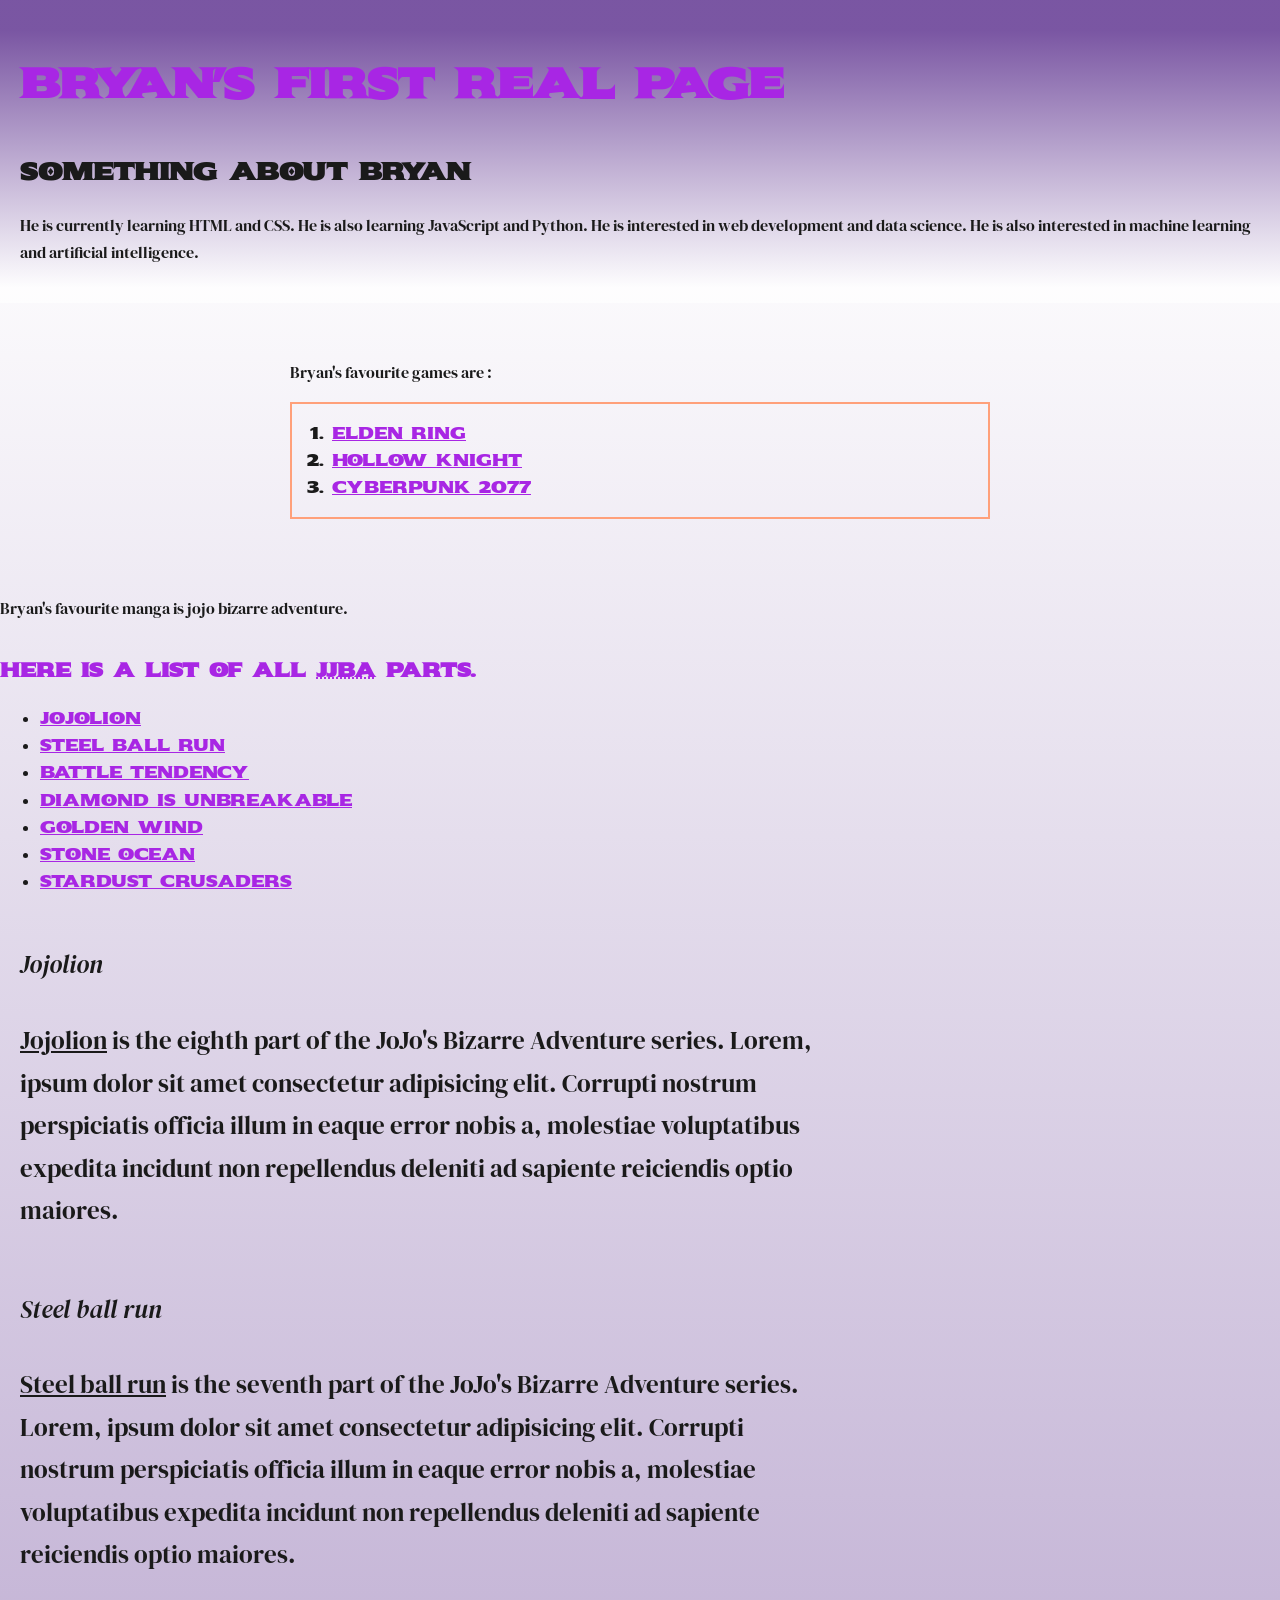
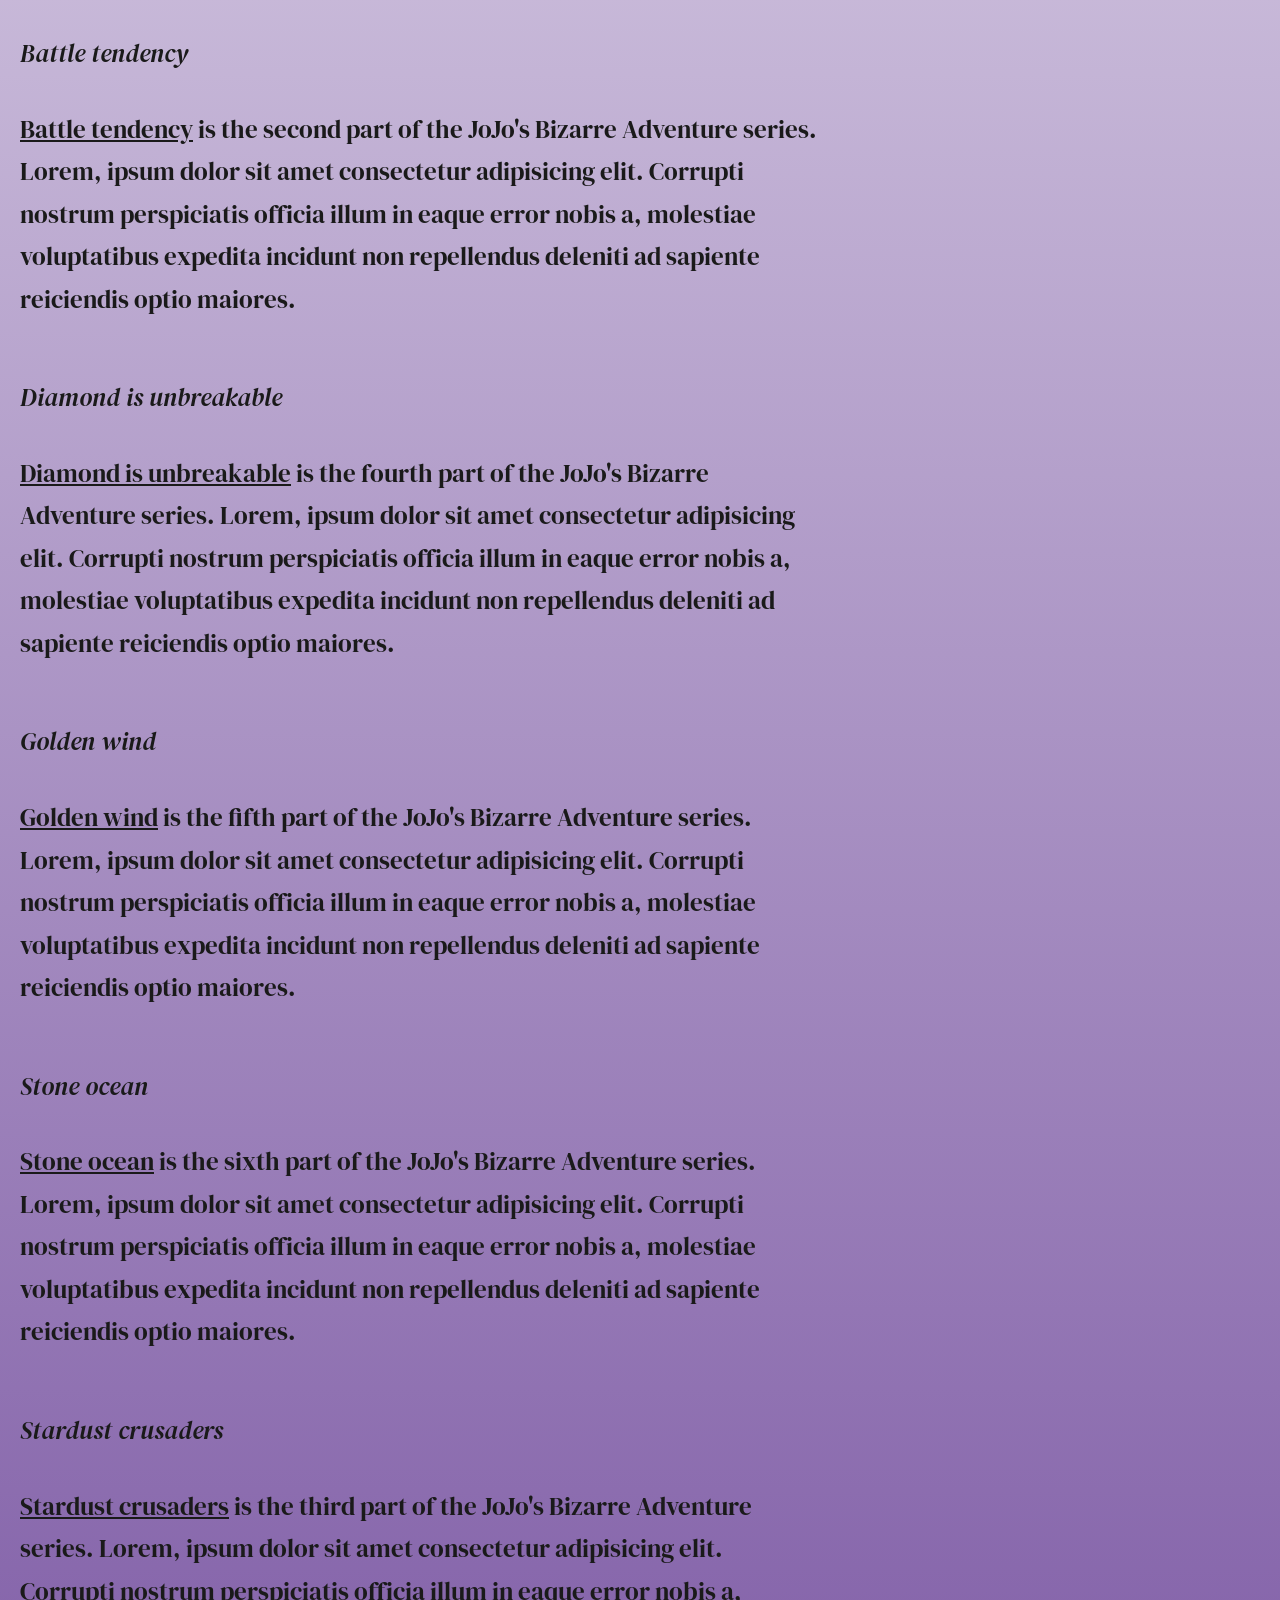
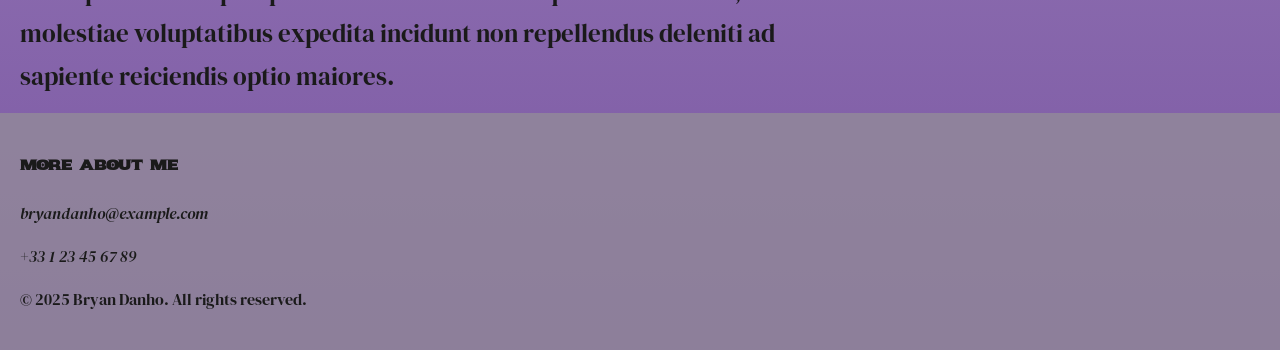
==== index.html @ 976f5215 "Changes in CSS and img deletd" ====
<!DOCTYPE html>
<html lang="eng">

<head>
    <meta charset="UTF-8">
    <title>Bryan's first real page</title>
    <link rel="preconnect" href="https://fonts.googleapis.com">
    <link rel="preconnect" href="https://fonts.gstatic.com" crossorigin>
    <link href="https://fonts.googleapis.com/css2?family=Sekuya&display=swap" rel="stylesheet">
    <link rel="preconnect" href="https://fonts.googleapis.com">
    <link rel="preconnect" href="https://fonts.gstatic.com" crossorigin>
    <link href="https://fonts.googleapis.com/css2?family=DM+Serif+Display:ital@0;1&display=swap" rel="stylesheet">
    <link rel="stylesheet" href="style.css">
</head>

<body>
    <header>
        <h1>Bryan's first real page </h1>
        <h2>Something about Bryan</h2>
        <p>He is currently learning HTML and CSS. He is also learning JavaScript and Python. He is interested in web
            development and data science. He is also interested in machine learning and artificial intelligence.
        </p>
    </header>
    <main>
        <p>Bryan's favourite games are :
        <div class="games">
            <ol>
                <li><a href="https://fr.wikipedia.org/wiki/Elden_Ring" target="_blank">Elden Ring</a>
                </li>
                <li><a href="https://fr.wikipedia.org/wiki/Hollow_Knight" target="_blank">Hollow Knight</a></li>
                <li><a href="https://fr.wikipedia.org/wiki/Cyberpunk_2077" target="_self">Cyberpunk 2077</a></li>
            </ol>
        </div>
        </p>
    </main>
    <p>Bryan's favourite manga is jojo bizarre adventure. </p>
    <h3>Here is a list of all <abbr title="JoJo's Bizarre Adventure">JJBA</abbr> parts.</h3>
    <div class="parts list">
        <ul>
            <li><a href="#prt.8">Jojolion</a></li>
            <li><a href="#prt.7">Steel ball run</a></li>
            <li><a href="#prt.2">Battle tendency</a></li>
            <li><a href="#prt.4">Diamond is unbreakable</a></li>
            <li><a href="#prt.5">Golden wind</a></li>
            <li><a href="#prt.6">Stone ocean</a></li>
            <li><a href="#prt.3">Stardust crusaders</a></li>
        </ul>
    </div>
    <div class="parts-container">
        <section id="prt.8">
            <h4 class="dm-serif-display-regular-italic">Jojolion</h4>
            <p><u>Jojolion</u> is the eighth part of the JoJo's Bizarre Adventure series. Lorem, ipsum dolor sit amet
                consectetur adipisicing elit. Corrupti nostrum perspiciatis officia illum in eaque error nobis a,
                molestiae voluptatibus expedita incidunt non repellendus deleniti ad sapiente reiciendis optio maiores.
            </p>
        </section>
        <section id="prt.7">
            <h4 class="dm-serif-display-regular-italic">Steel ball run</h4>
            <p><u>Steel ball run</u> is the seventh part of the JoJo's Bizarre Adventure series. Lorem, ipsum dolor sit
                amet consectetur adipisicing elit. Corrupti nostrum perspiciatis officia illum in eaque error nobis a,
                molestiae voluptatibus expedita incidunt non repellendus deleniti ad sapiente reiciendis optio maiores.
            </p>
        </section>
        <section id="prt.2">
            <h4 class="dm-serif-display-regular-italic">Battle tendency</h4>
            <p><u>Battle tendency</u> is the second part of the JoJo's Bizarre Adventure series. Lorem, ipsum dolor sit
                amet consectetur adipisicing elit. Corrupti nostrum perspiciatis officia illum in eaque error nobis a,
                molestiae voluptatibus expedita incidunt non repellendus deleniti ad sapiente reiciendis optio maiores.
            </p>
        </section>
        <section id="prt.4">
            <h4 class="dm-serif-display-regular-italic">Diamond is unbreakable</h4>
            <p><u>Diamond is unbreakable</u> is the fourth part of the JoJo's Bizarre Adventure series. Lorem, ipsum
                dolor sit
                amet consectetur adipisicing elit. Corrupti nostrum perspiciatis officia illum in eaque error nobis a,
                molestiae voluptatibus expedita incidunt non repellendus deleniti ad sapiente reiciendis optio maiores.
            </p>
        </section>
        <section id="prt.5">
            <h4 class="dm-serif-display-regular-italic">Golden wind</h4>
            <p><u>Golden wind</u> is the fifth part of the JoJo's Bizarre Adventure series. Lorem, ipsum dolor sit
                amet consectetur adipisicing elit. Corrupti nostrum perspiciatis officia illum in eaque error nobis a,
                molestiae voluptatibus expedita incidunt non repellendus deleniti ad sapiente reiciendis optio maiores.
            </p>
        </section>
        <section id="prt.6">
            <h4 class="dm-serif-display-regular-italic">Stone ocean</h4>
            <p><u>Stone ocean</u> is the sixth part of the JoJo's Bizarre Adventure series. Lorem, ipsum dolor sit
                amet consectetur adipisicing elit. Corrupti nostrum perspiciatis officia illum in eaque error nobis a,
                molestiae voluptatibus expedita incidunt non repellendus deleniti ad sapiente reiciendis optio maiores.
            </p>
        </section>
        <section id="prt.3">
            <h4 class="dm-serif-display-regular-italic">Stardust crusaders</h4>
            <p><u>Stardust crusaders</u> is the third part of the JoJo's Bizarre Adventure series. Lorem, ipsum dolor
                sit
                amet consectetur adipisicing elit. Corrupti nostrum perspiciatis officia illum in eaque error nobis a,
                molestiae voluptatibus expedita incidunt non repellendus deleniti ad sapiente reiciendis optio maiores.
            </p>
        </section>
    </div>
    <footer>
        <h5>More about me</h5>
        <address href="mailto:bryandanho@example.com">
            <p>bryandanho@example.com</p>
        </address>
        <address href="tel:+33123456789">
            <p>+33 1 23 45 67 89</p>
        </address>
        <p>© 2025 Bryan Danho. All rights reserved.</p>
    </footer>
</body>
---- style.css ----
:root {
  --bg: #f5f0e8;
  --text: #1a1a1a;
  --accent: #a826e4;
}

body {
  background: linear-gradient(180deg, #ffffff 5%, #3e0a79b0 100%);
  color: var(--text);
  font-family: "Sekuya", sans-sherif;
  font-size: 16px;
  line-height: 1.7;
  margin: 0;
  padding: 0;
}

header {
  padding: 20px;
  background: linear-gradient(180deg, #3e0a79b0 10%, #ffffffb0 95%);
}

main {
  max-width: 700px;
  margin: 0 auto;
  padding: 40px 20px;
}

h1 {
  color: var(--accent);
  font-size: 42px;
}

h2,
h4 {
  margin-top: 32px;
}

h3 {
  margin-top: 32px;
  color: var(--accent);
}

p {
  margin-bottom: 16px;
  text-transform: none;
  font-family: "DM Serif Display", serif;
}

a {
  color: var(--accent);
}

.parts-container {
  display: flex;
  flex-direction: column;
  gap: 8px;
  font-family: "DM Serif Display", serif;
  font-size: 25px;
  max-width: 800px;
  padding: 0 20px;
}

.parts.list {
  list-style: none;
  padding: 0;
  margin: 0;
  text-align: left;
  height: auto;

}

.games {
  padding-right: 20px;
  border: 2px solid rgba(255, 160, 122, 1);
  margin-bottom: 20px;

  & a:hover {
    color: #190d79b0;
  }
}

.dm-serif-display-regular-italic {
  font-family: "DM Serif Display", serif;
  font-weight: 400;
  font-style: italic;
}

footer {
  padding: 20px;
  background: #959297b0;
}

* {
  scroll-behavior: smooth;
}
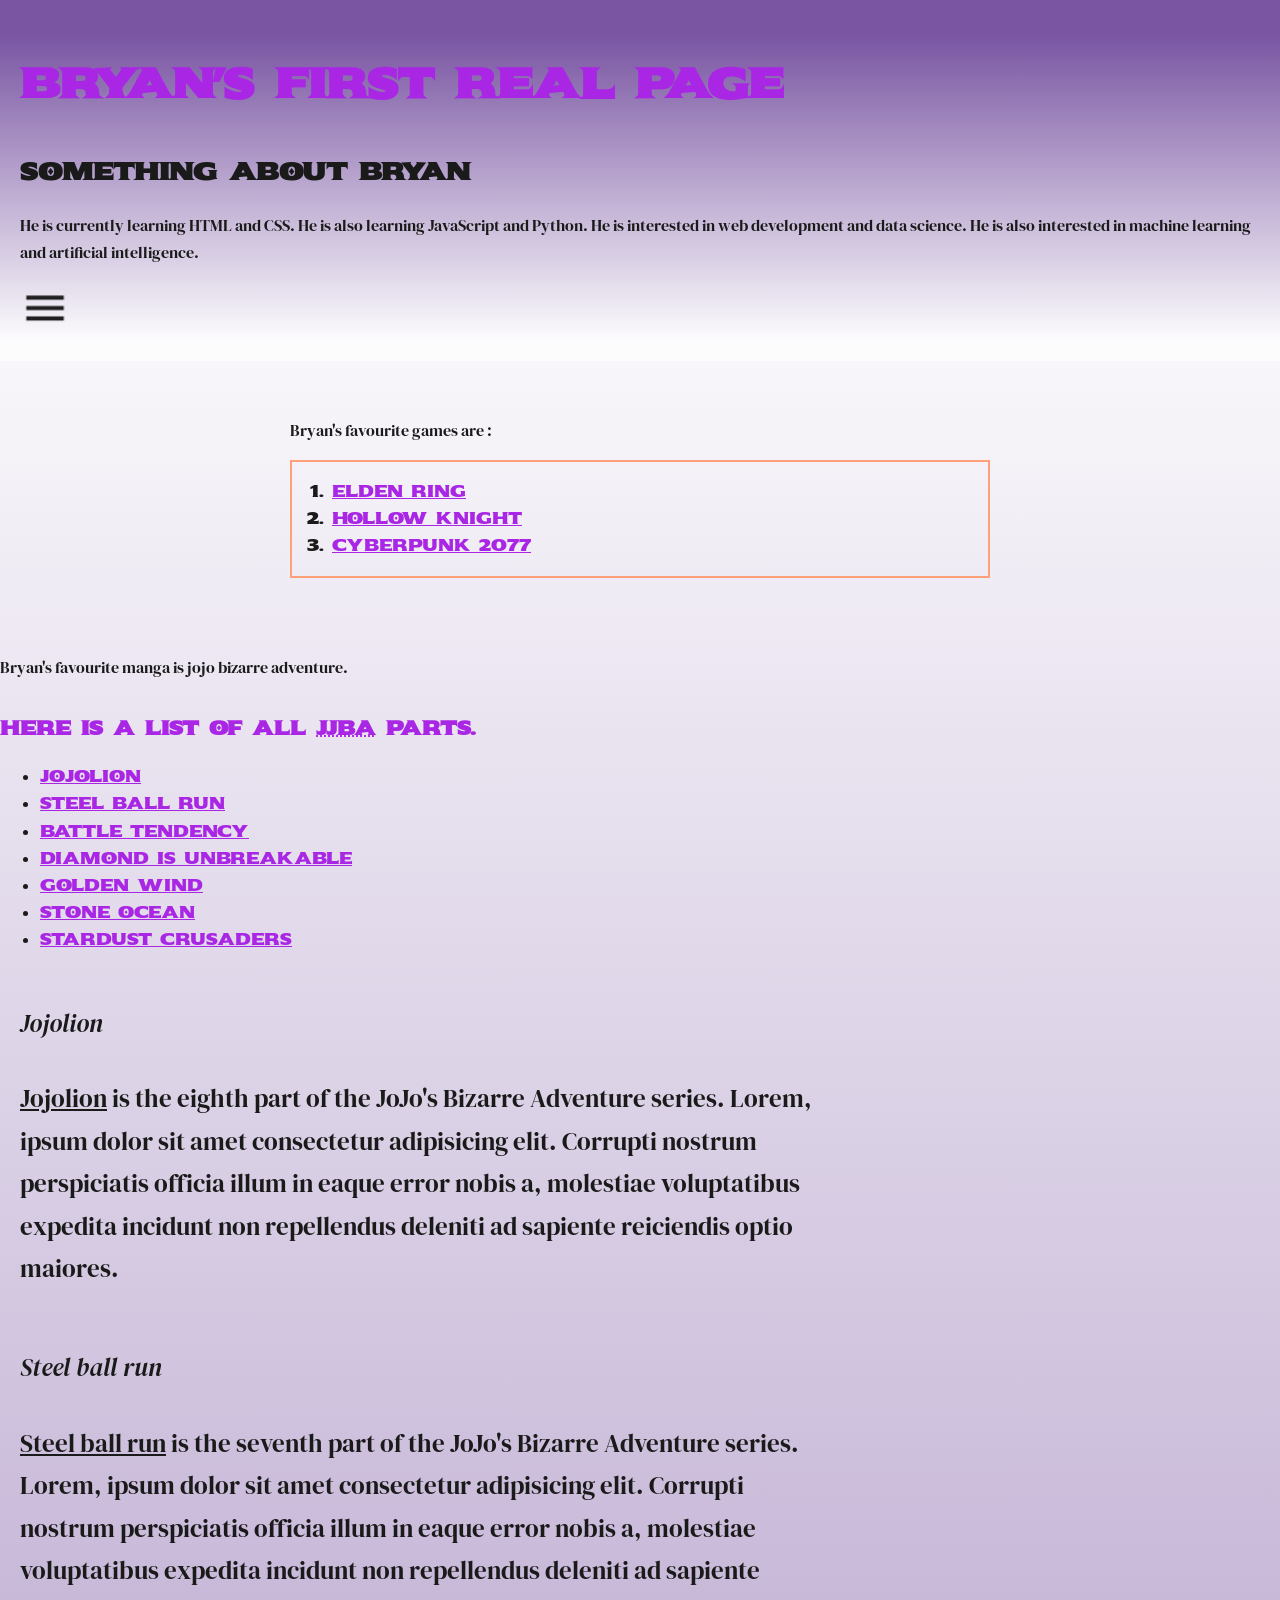
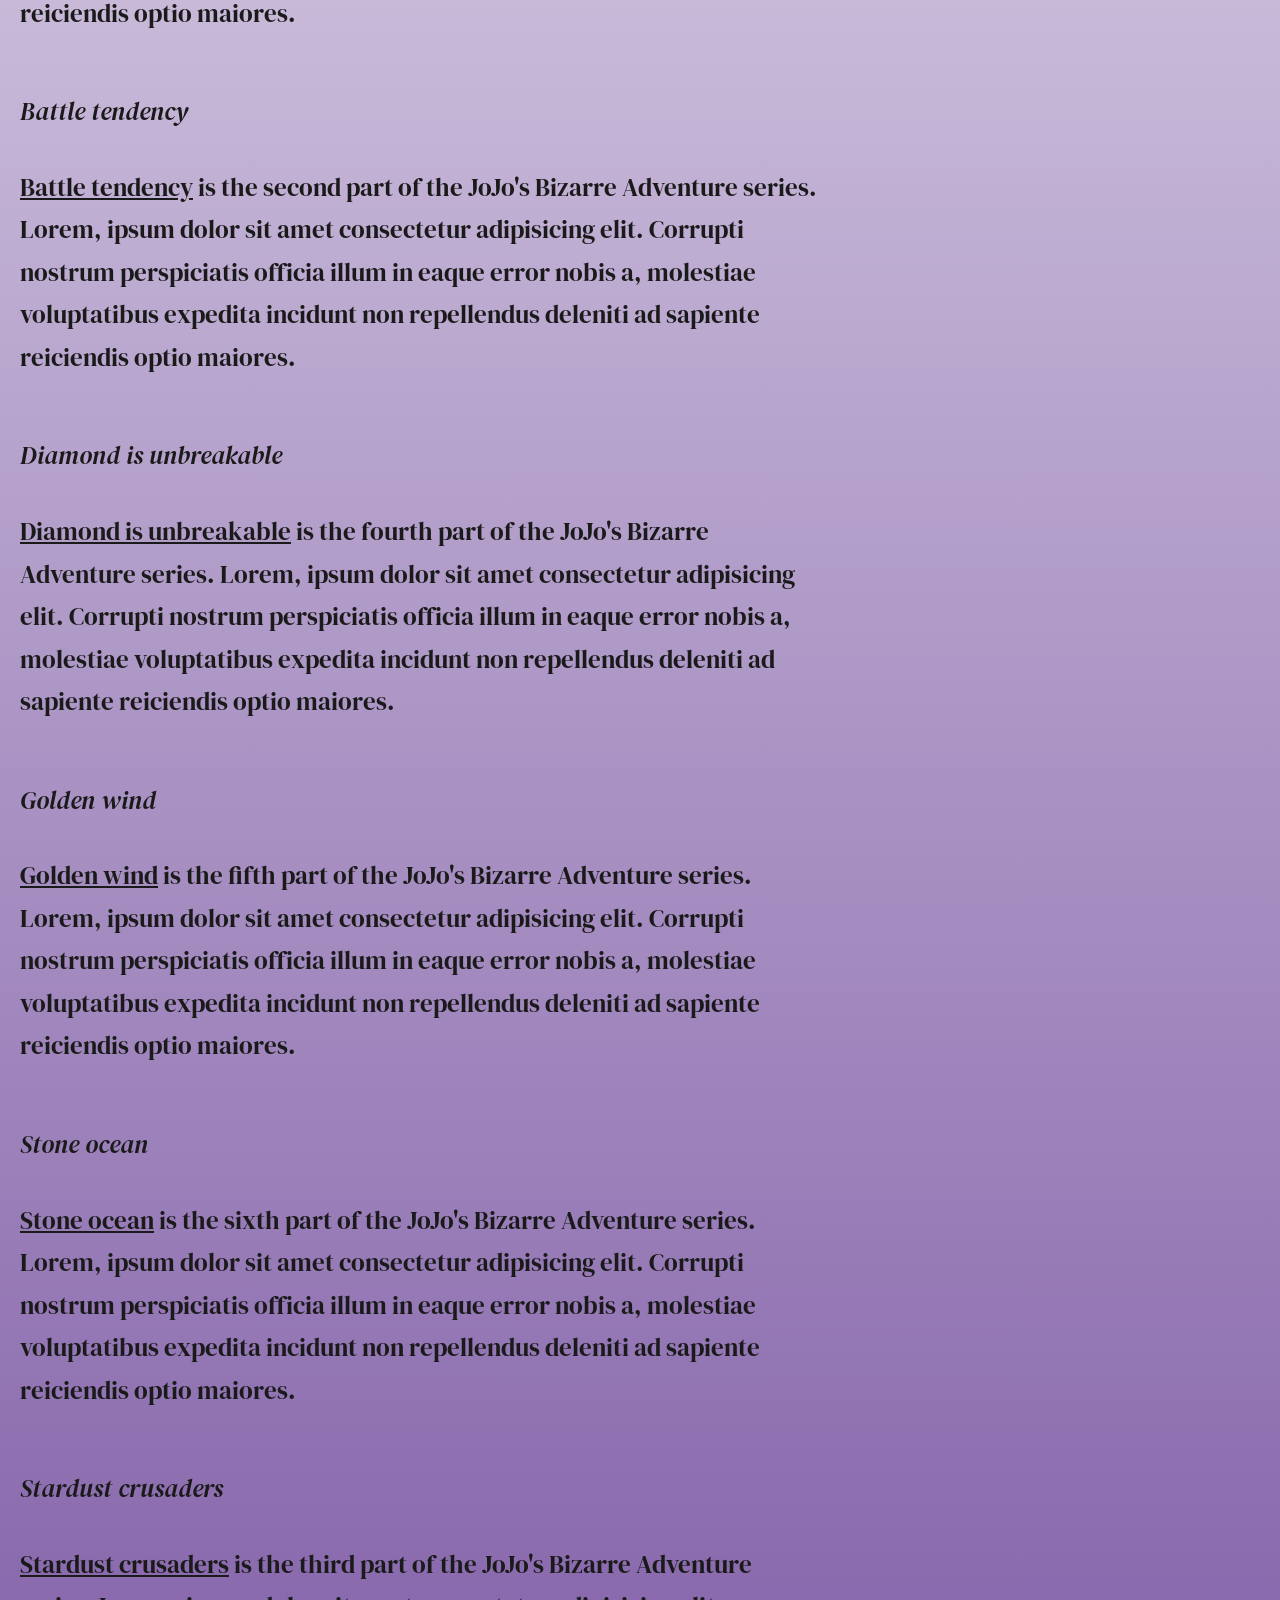
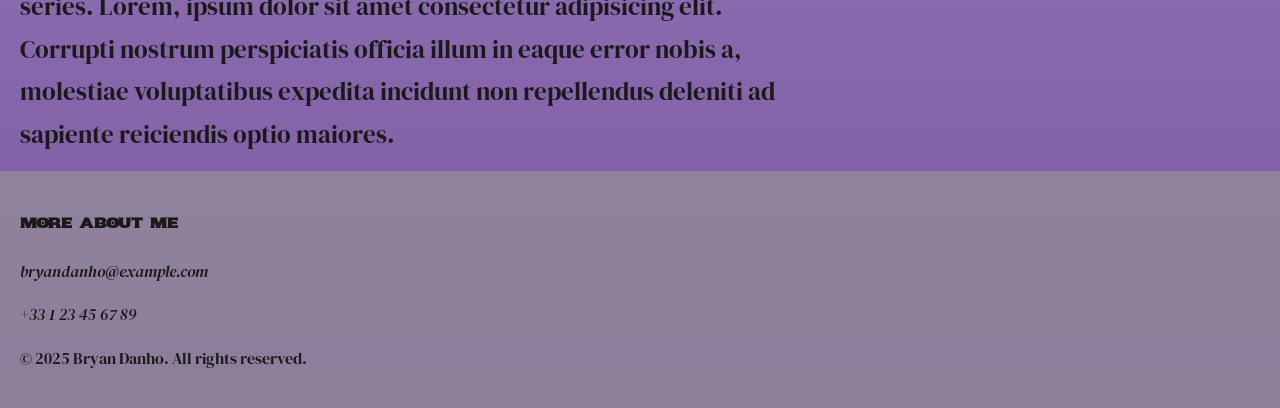
==== commit a6a50a6e: "Just add a menu icon" ====
--- a/index.html
+++ b/index.html
@@ -20,6 +20,7 @@
         <p>He is currently learning HTML and CSS. He is also learning JavaScript and Python. He is interested in web
             development and data science. He is also interested in machine learning and artificial intelligence.
         </p>
+        <img src="menu_icon.png" alt="A menu icon" class="menu-icon">
     </header>
     <main>
         <p>Bryan's favourite games are :
--- a/style.css
+++ b/style.css
@@ -92,4 +92,9 @@
 
 * {
   scroll-behavior: smooth;
+}
+
+.menu-icon {
+  width: 50px;
+  height: 50px;
 }
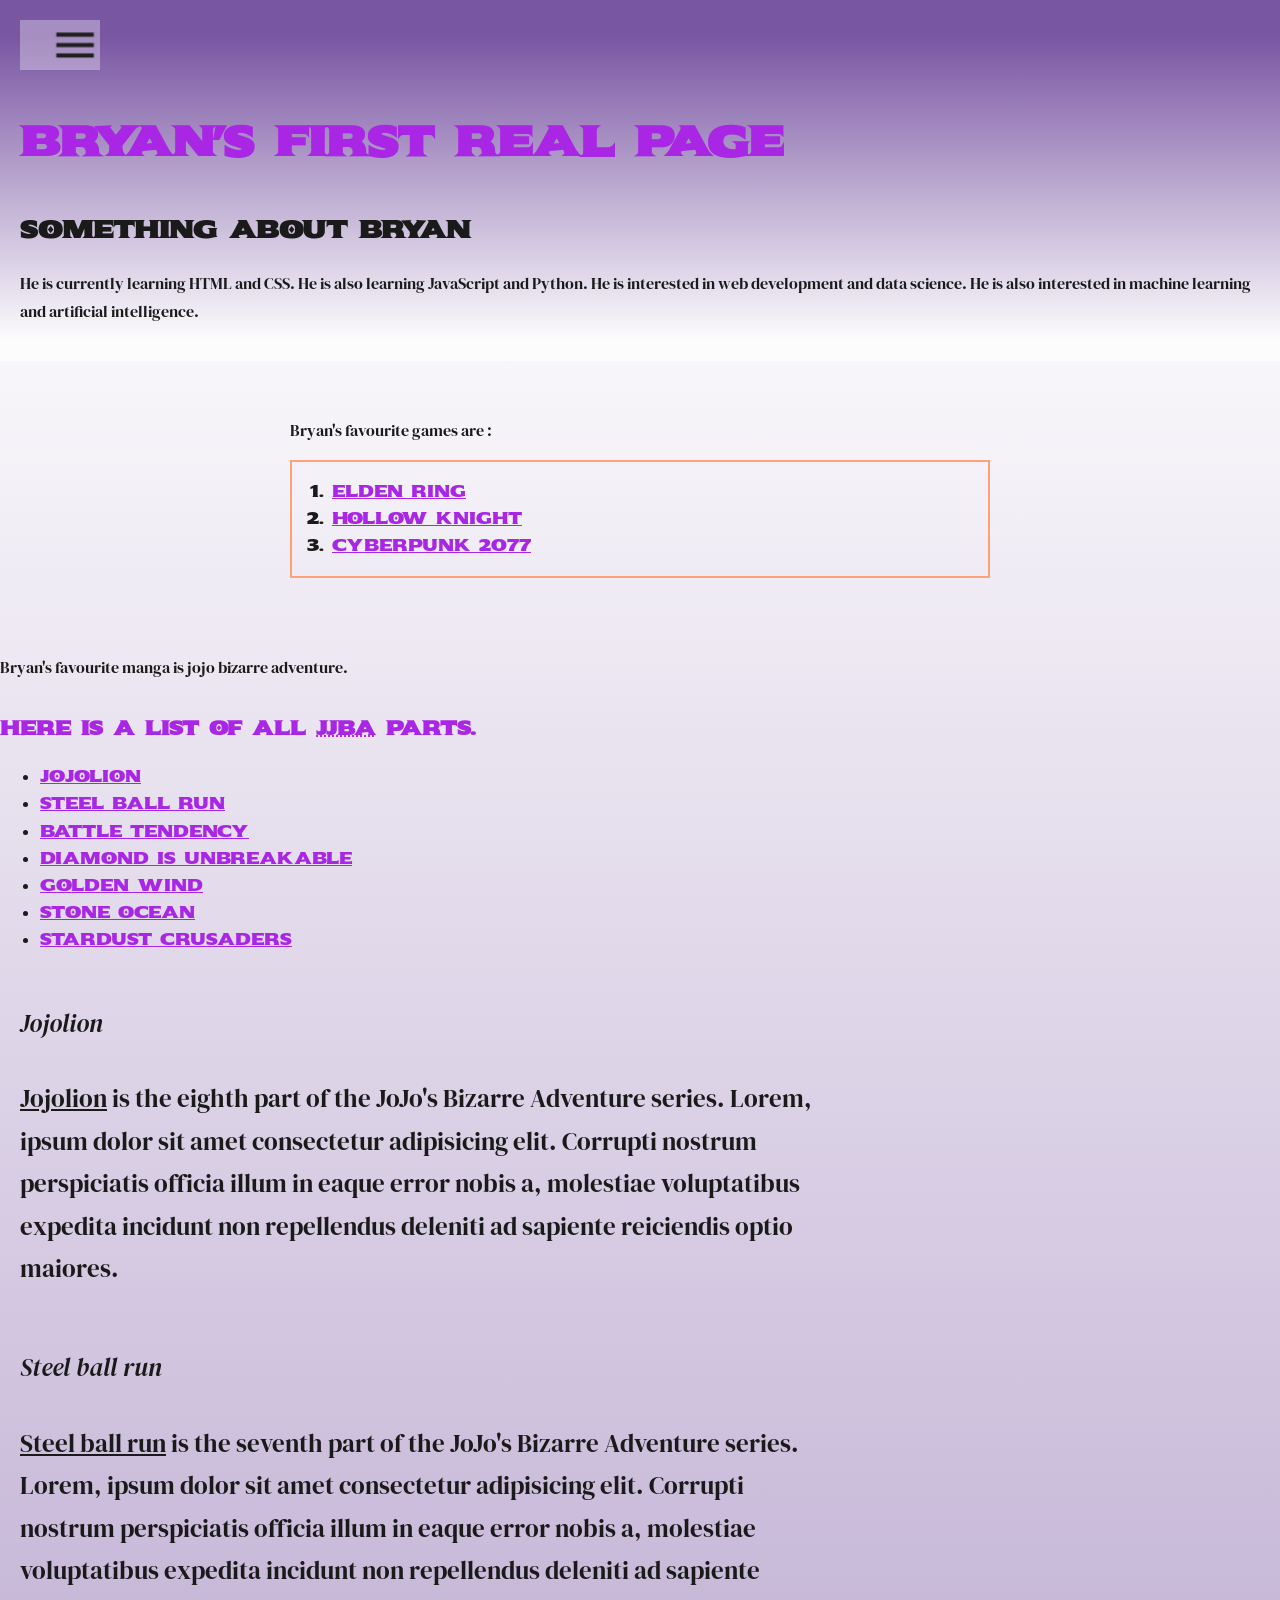
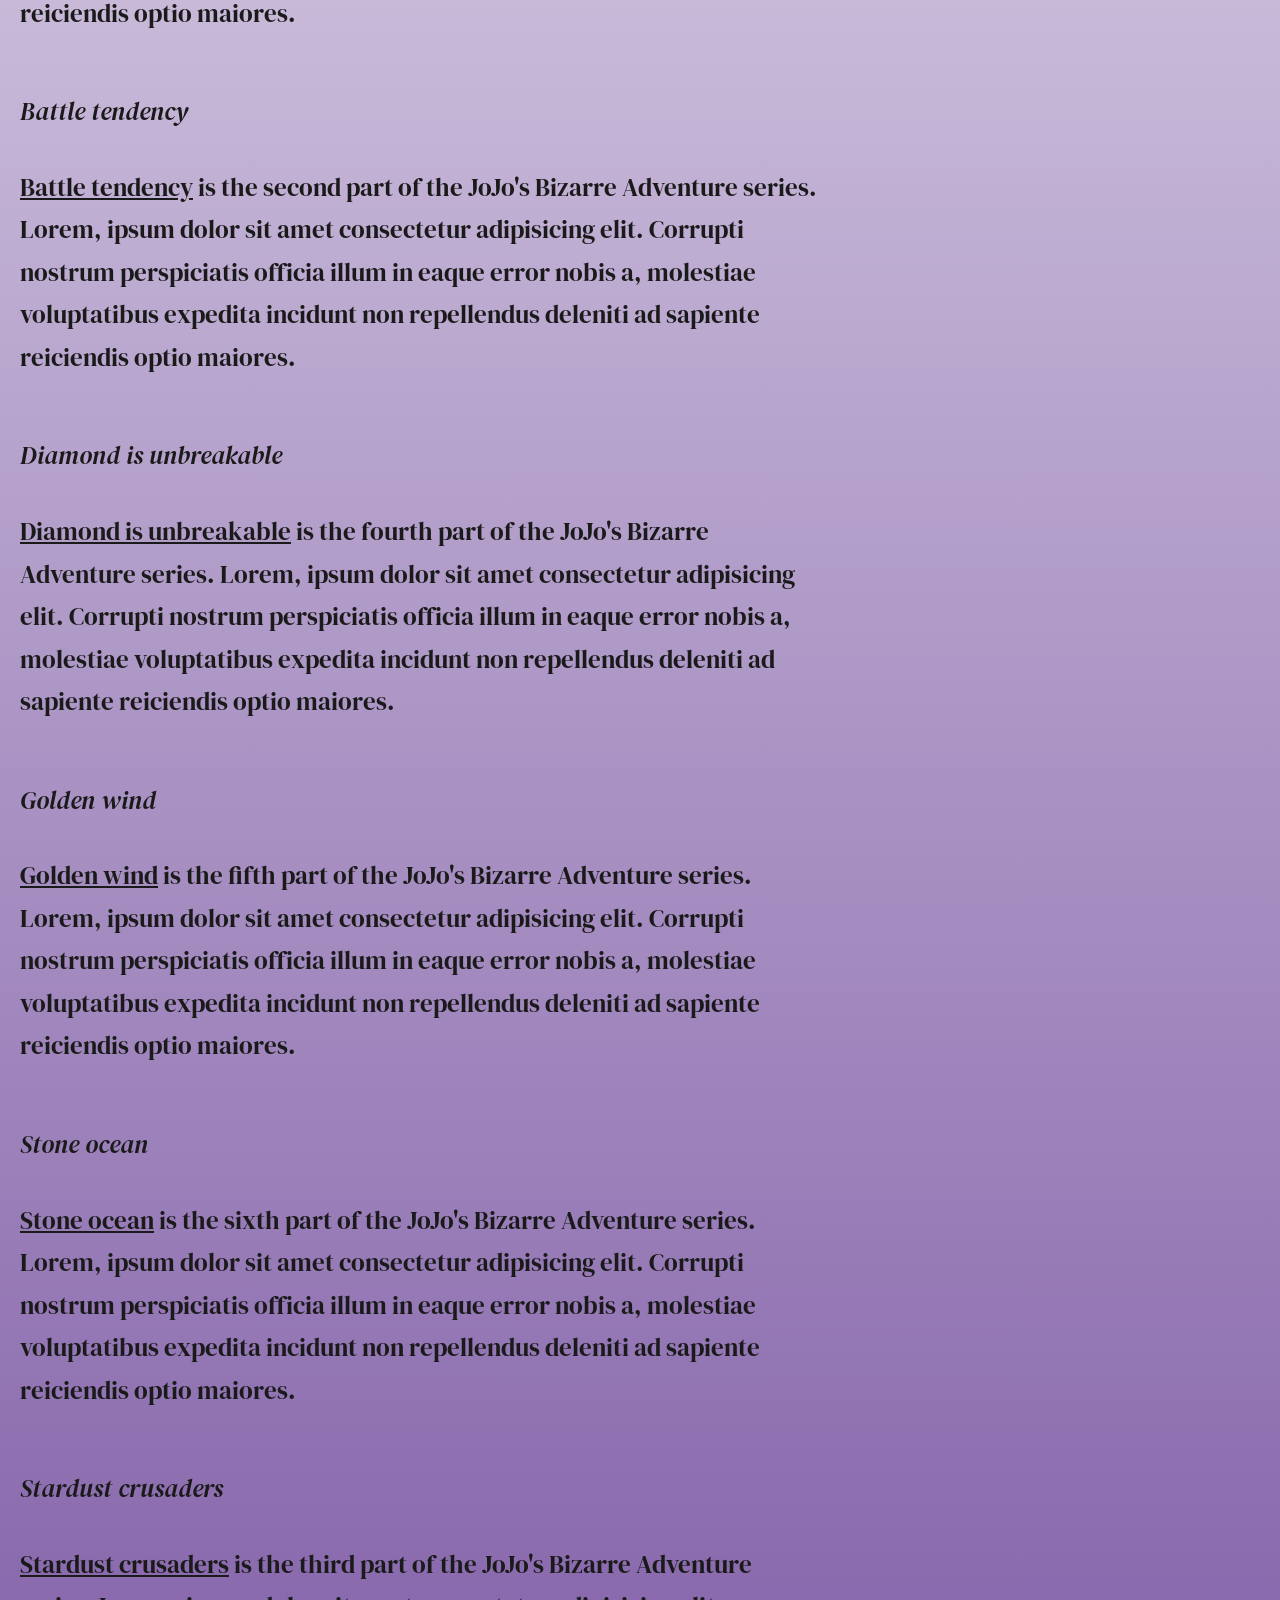
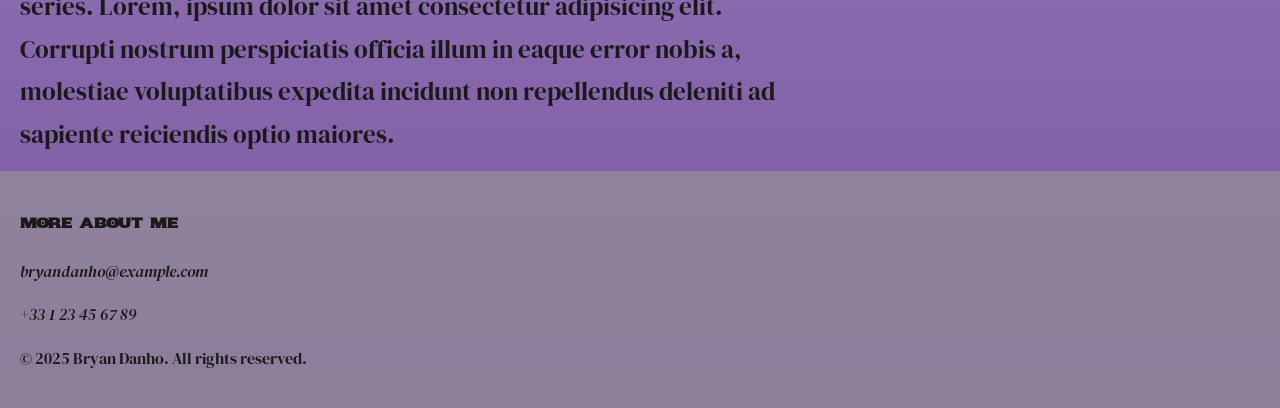
==== commit 6efa6c82: "Icon update" ====
--- a/index.html
+++ b/index.html
@@ -15,12 +15,13 @@
 
 <body>
     <header>
+        <img src="menu_icon.png" alt="A menu icon" class="menu-icon">
+
         <h1>Bryan's first real page </h1>
         <h2>Something about Bryan</h2>
         <p>He is currently learning HTML and CSS. He is also learning JavaScript and Python. He is interested in web
             development and data science. He is also interested in machine learning and artificial intelligence.
         </p>
-        <img src="menu_icon.png" alt="A menu icon" class="menu-icon">
     </header>
     <main>
         <p>Bryan's favourite games are :
--- a/style.css
+++ b/style.css
@@ -97,4 +97,7 @@
 .menu-icon {
   width: 50px;
   height: 50px;
+  color: #ffffff00;
+  background-color: #ffffff54;
+  padding-left: 30px;
 }
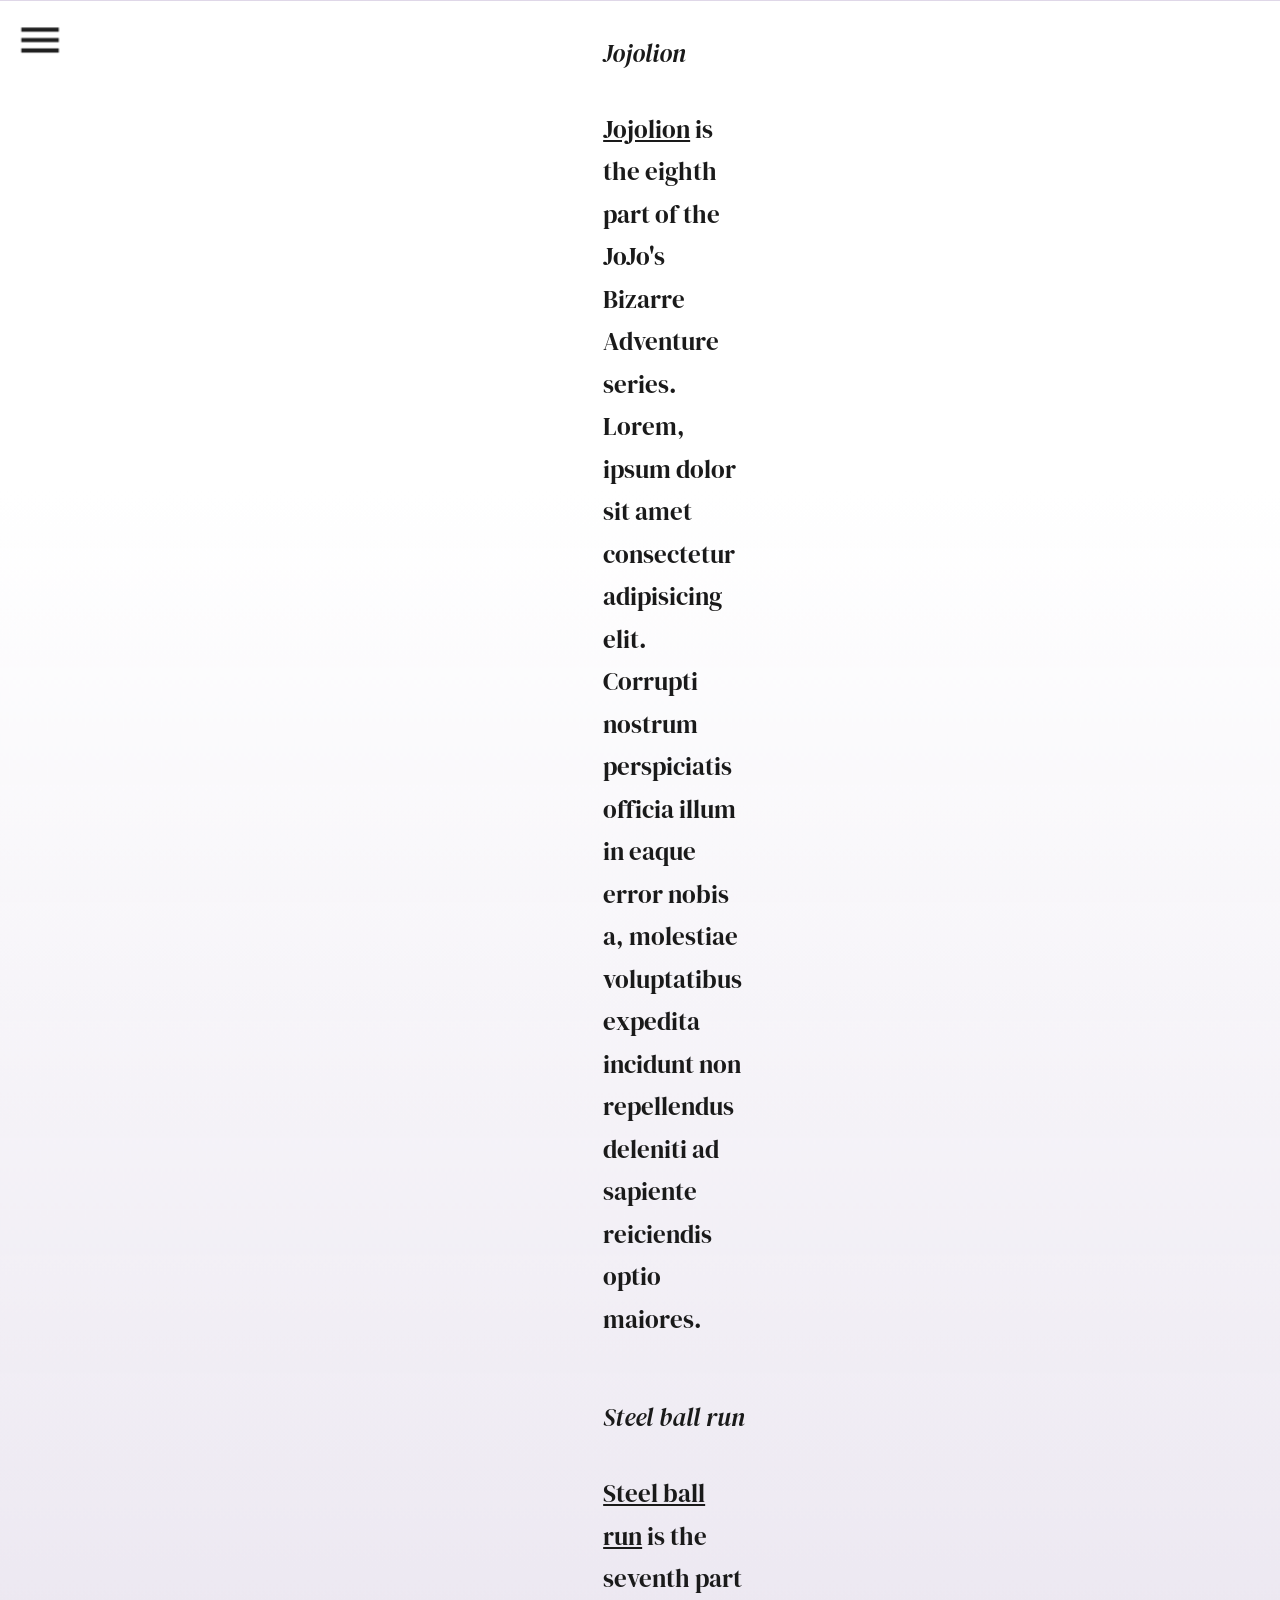
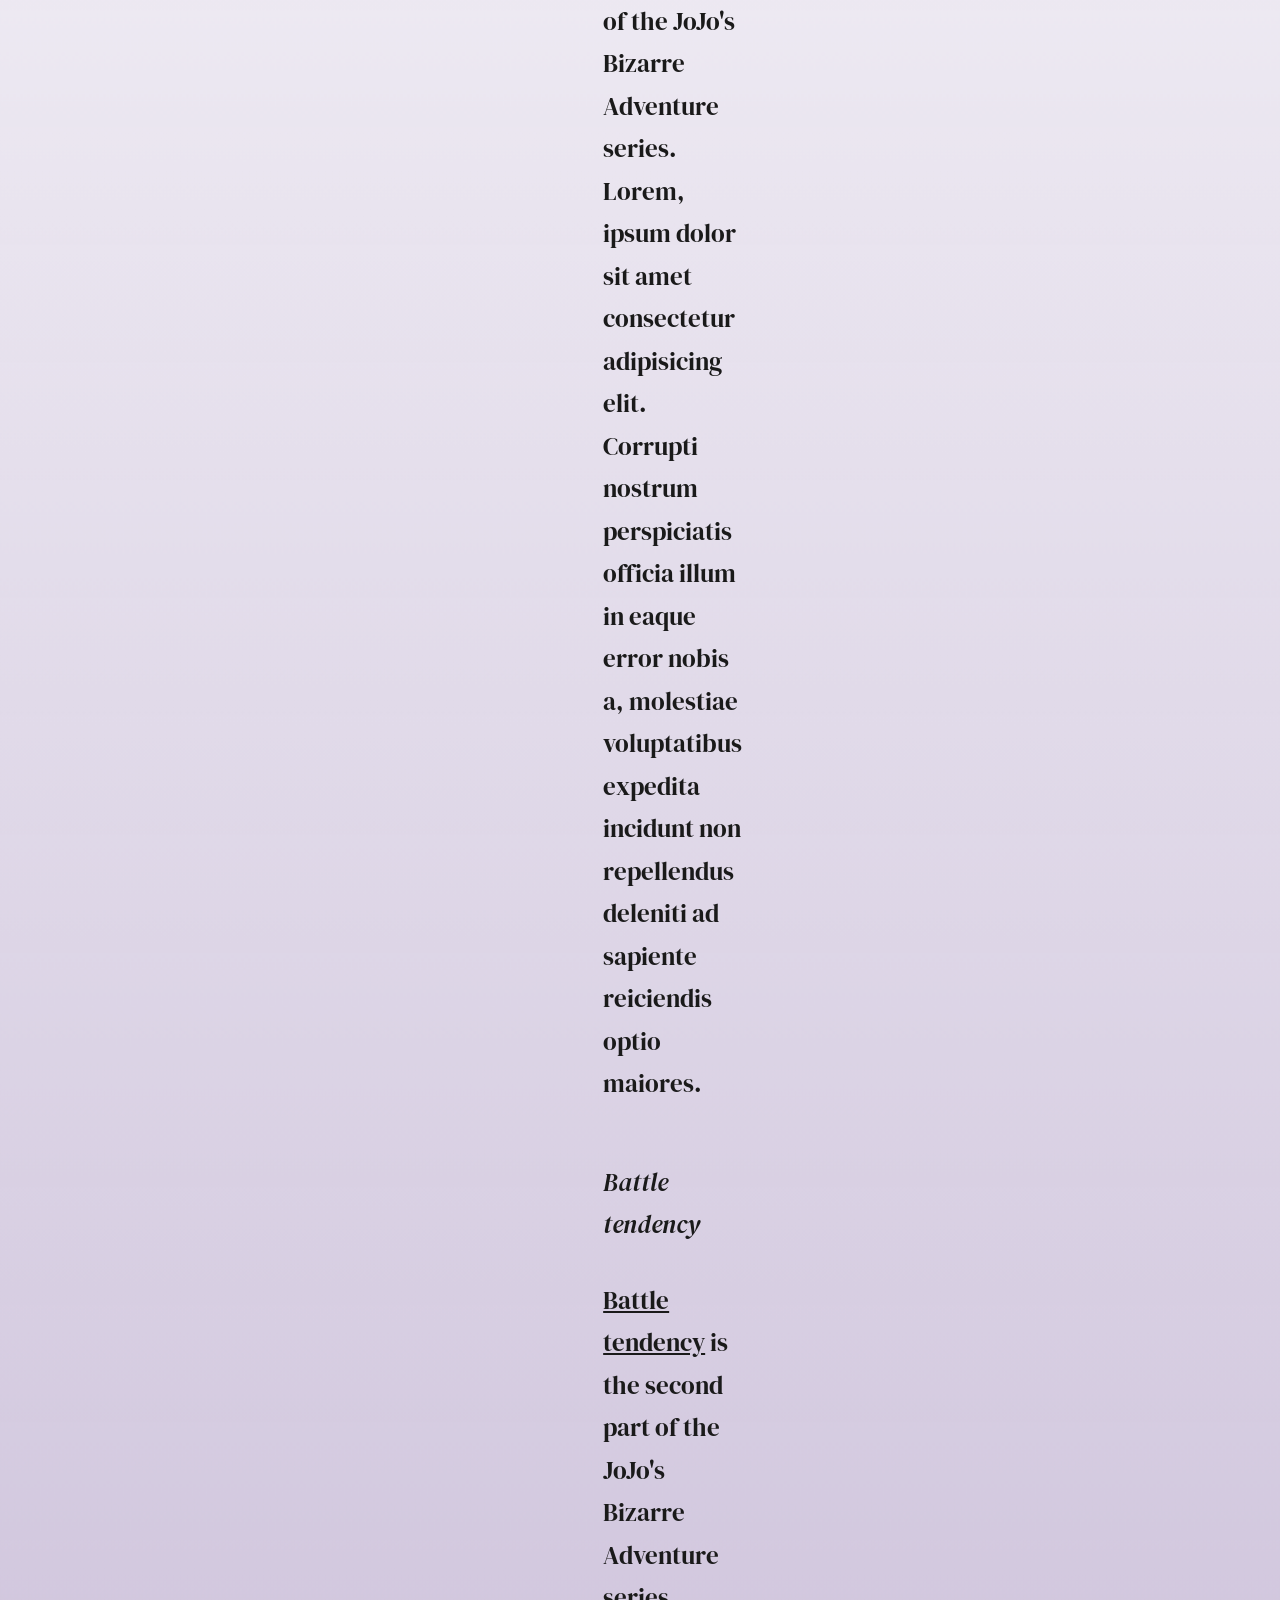
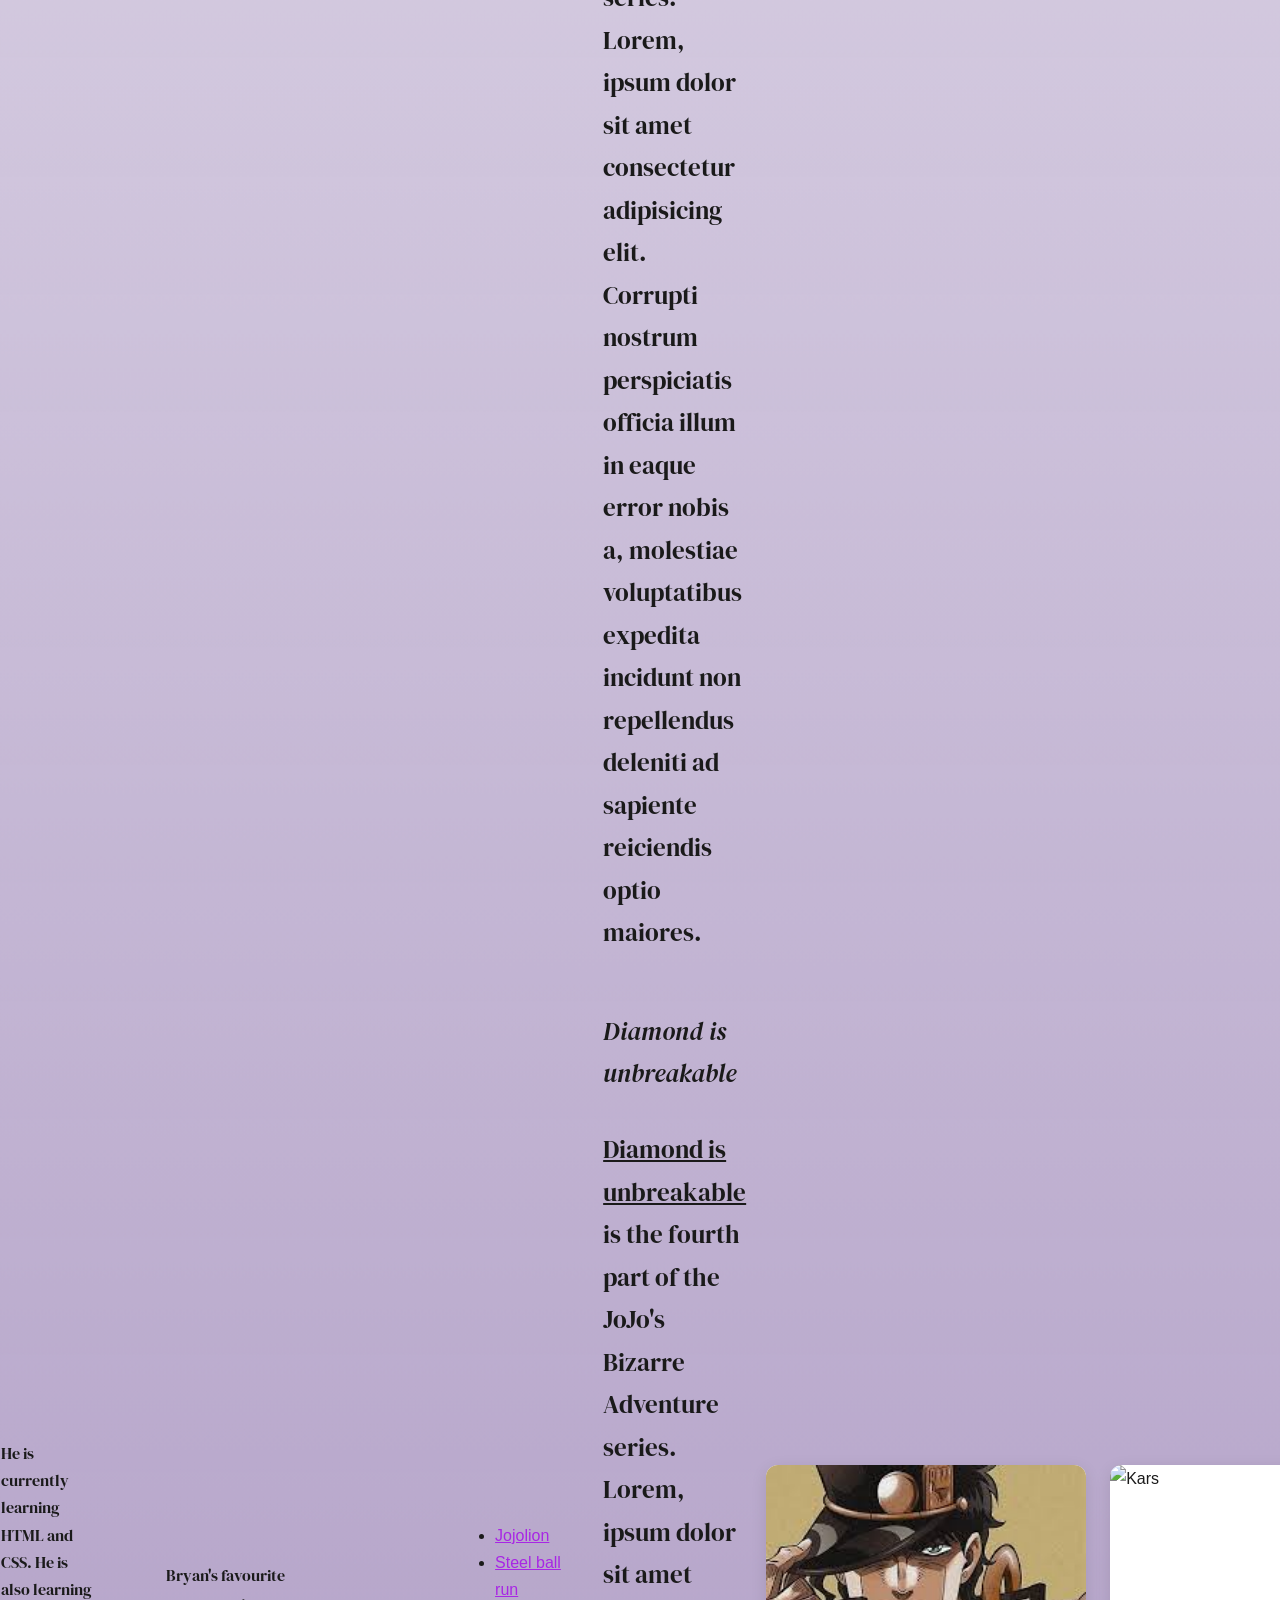
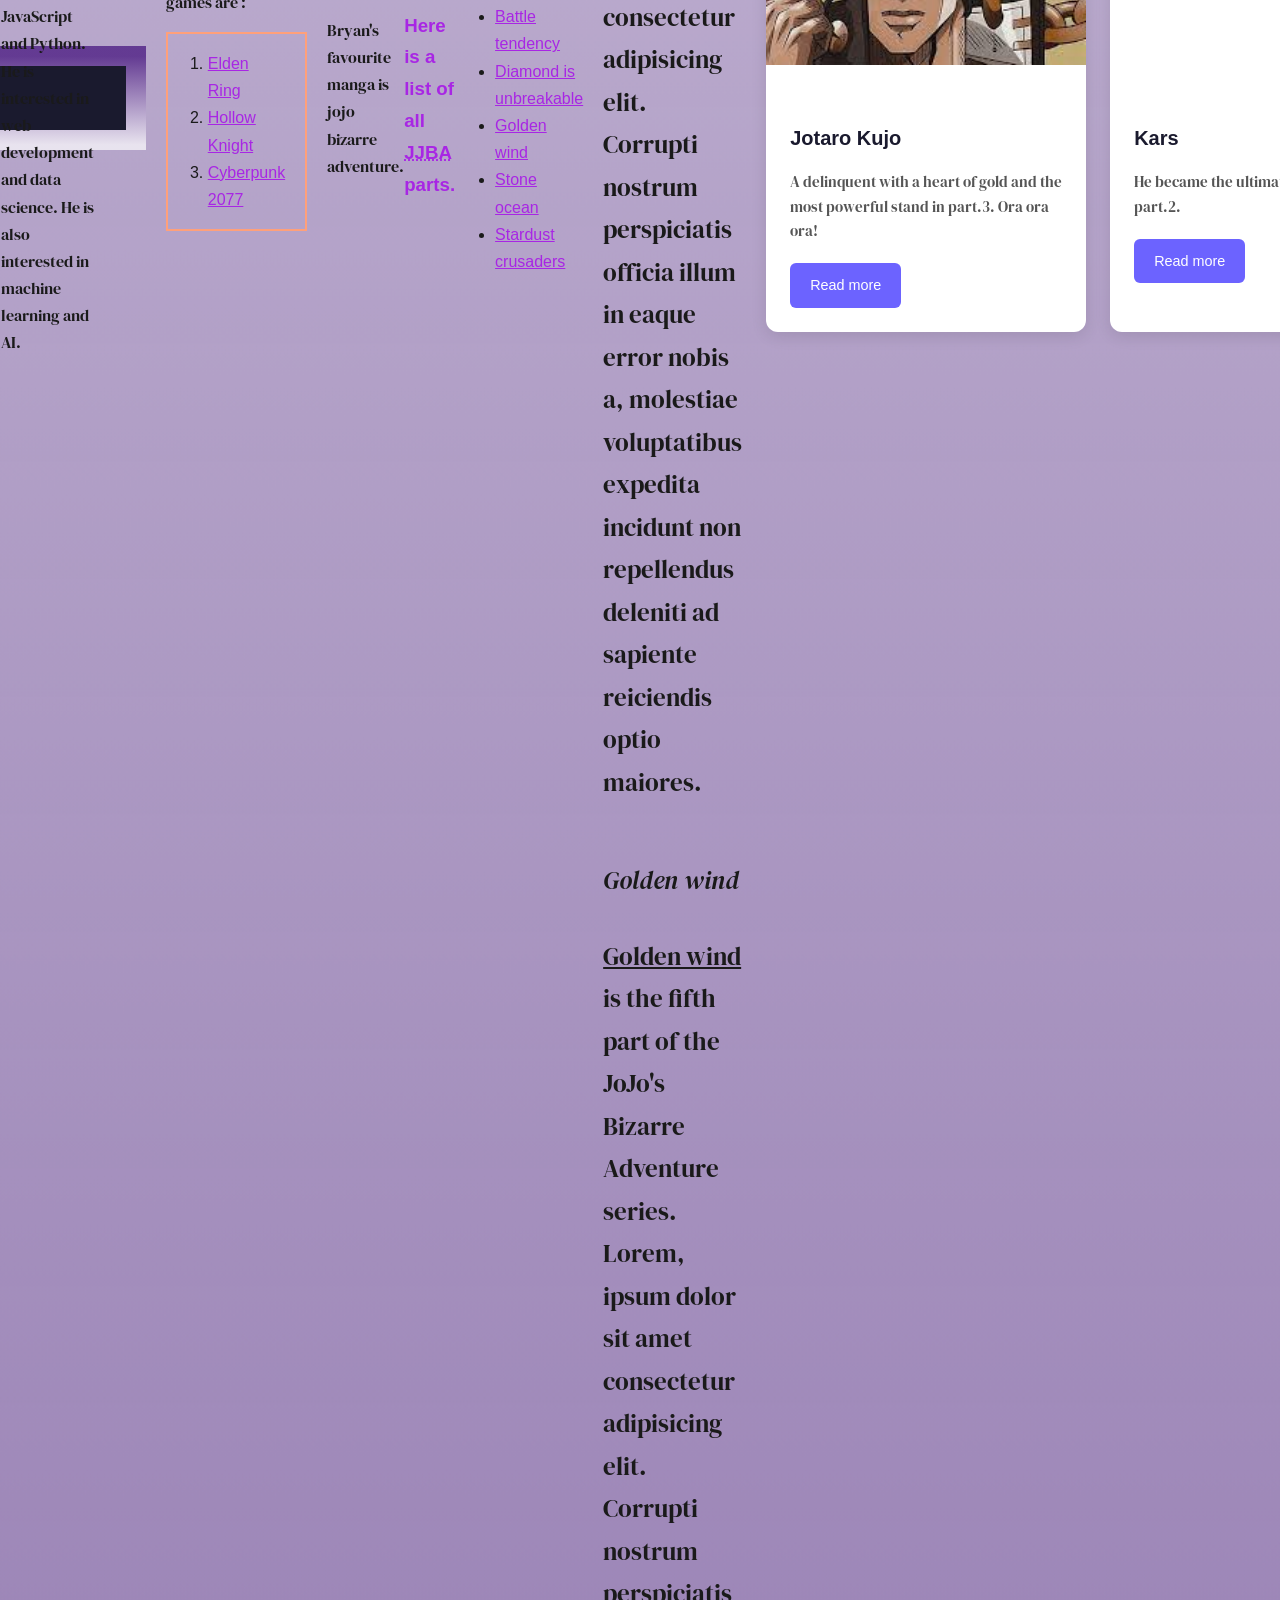
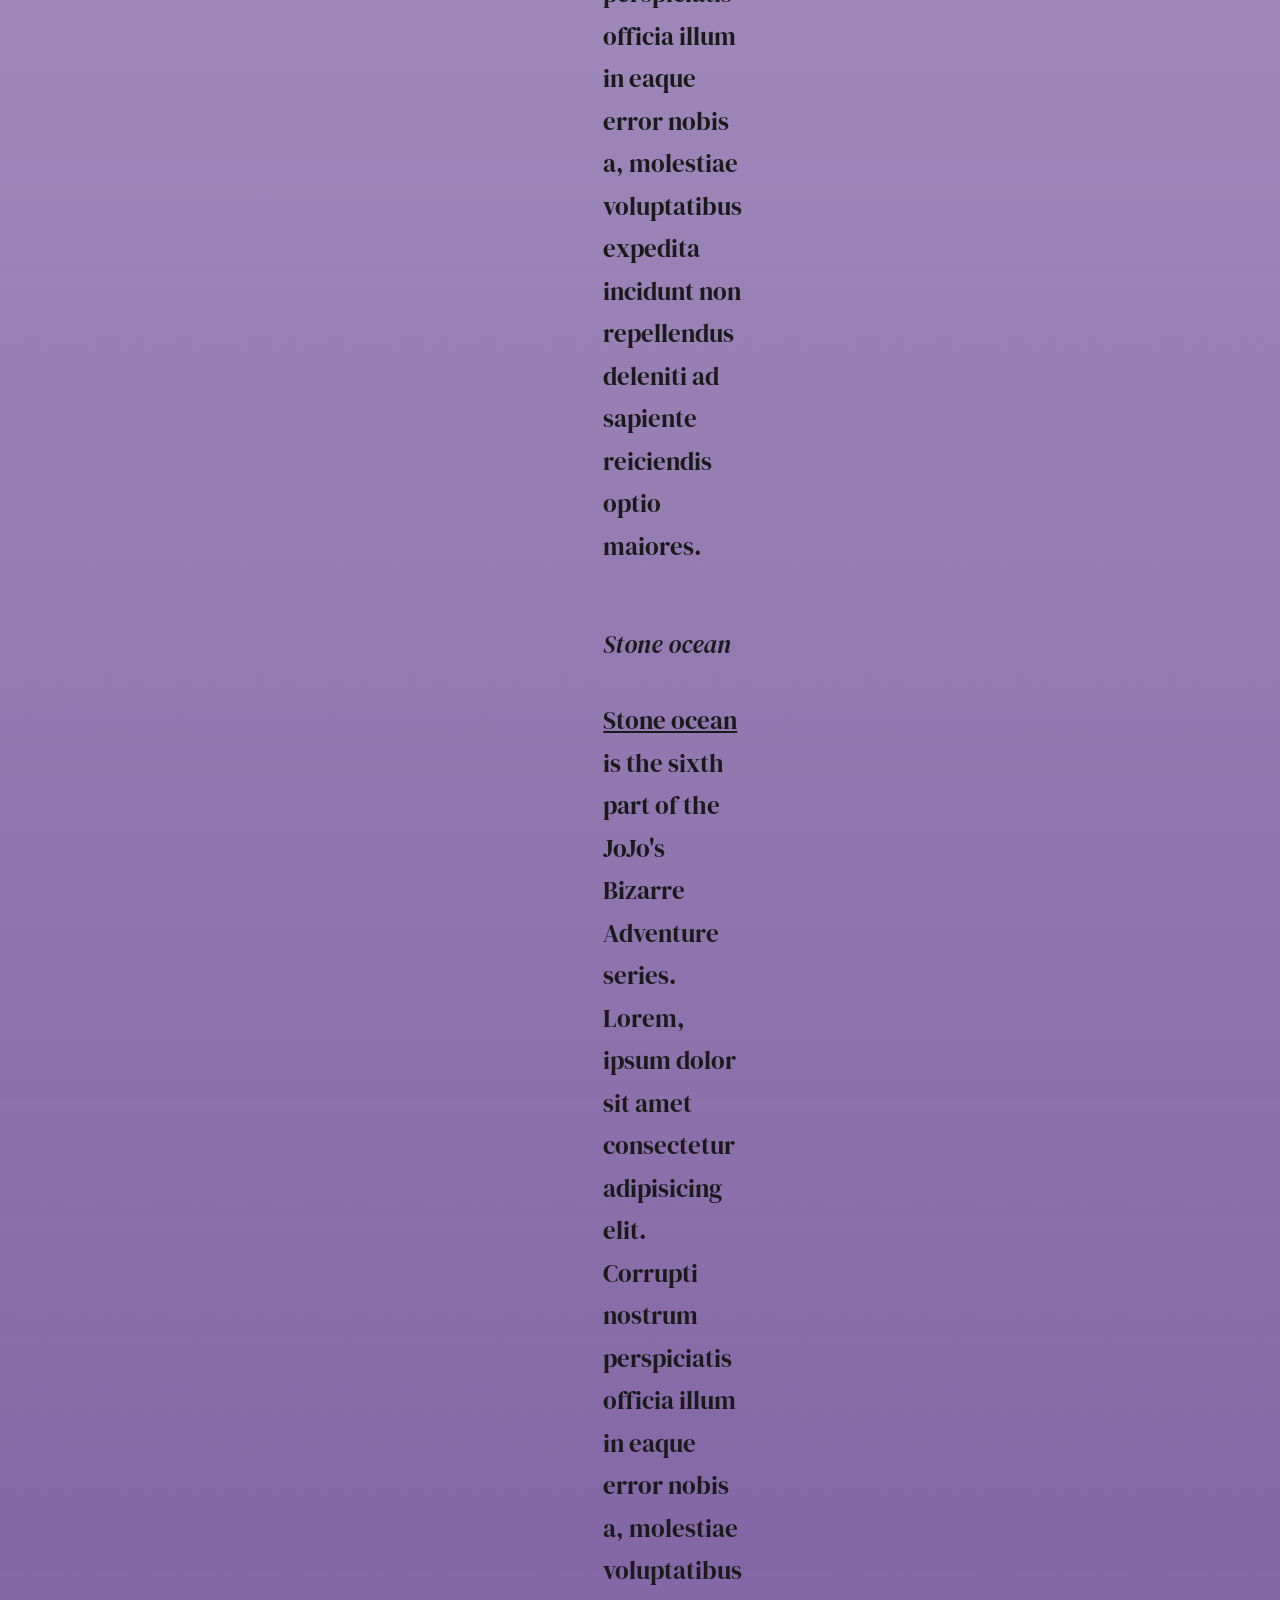
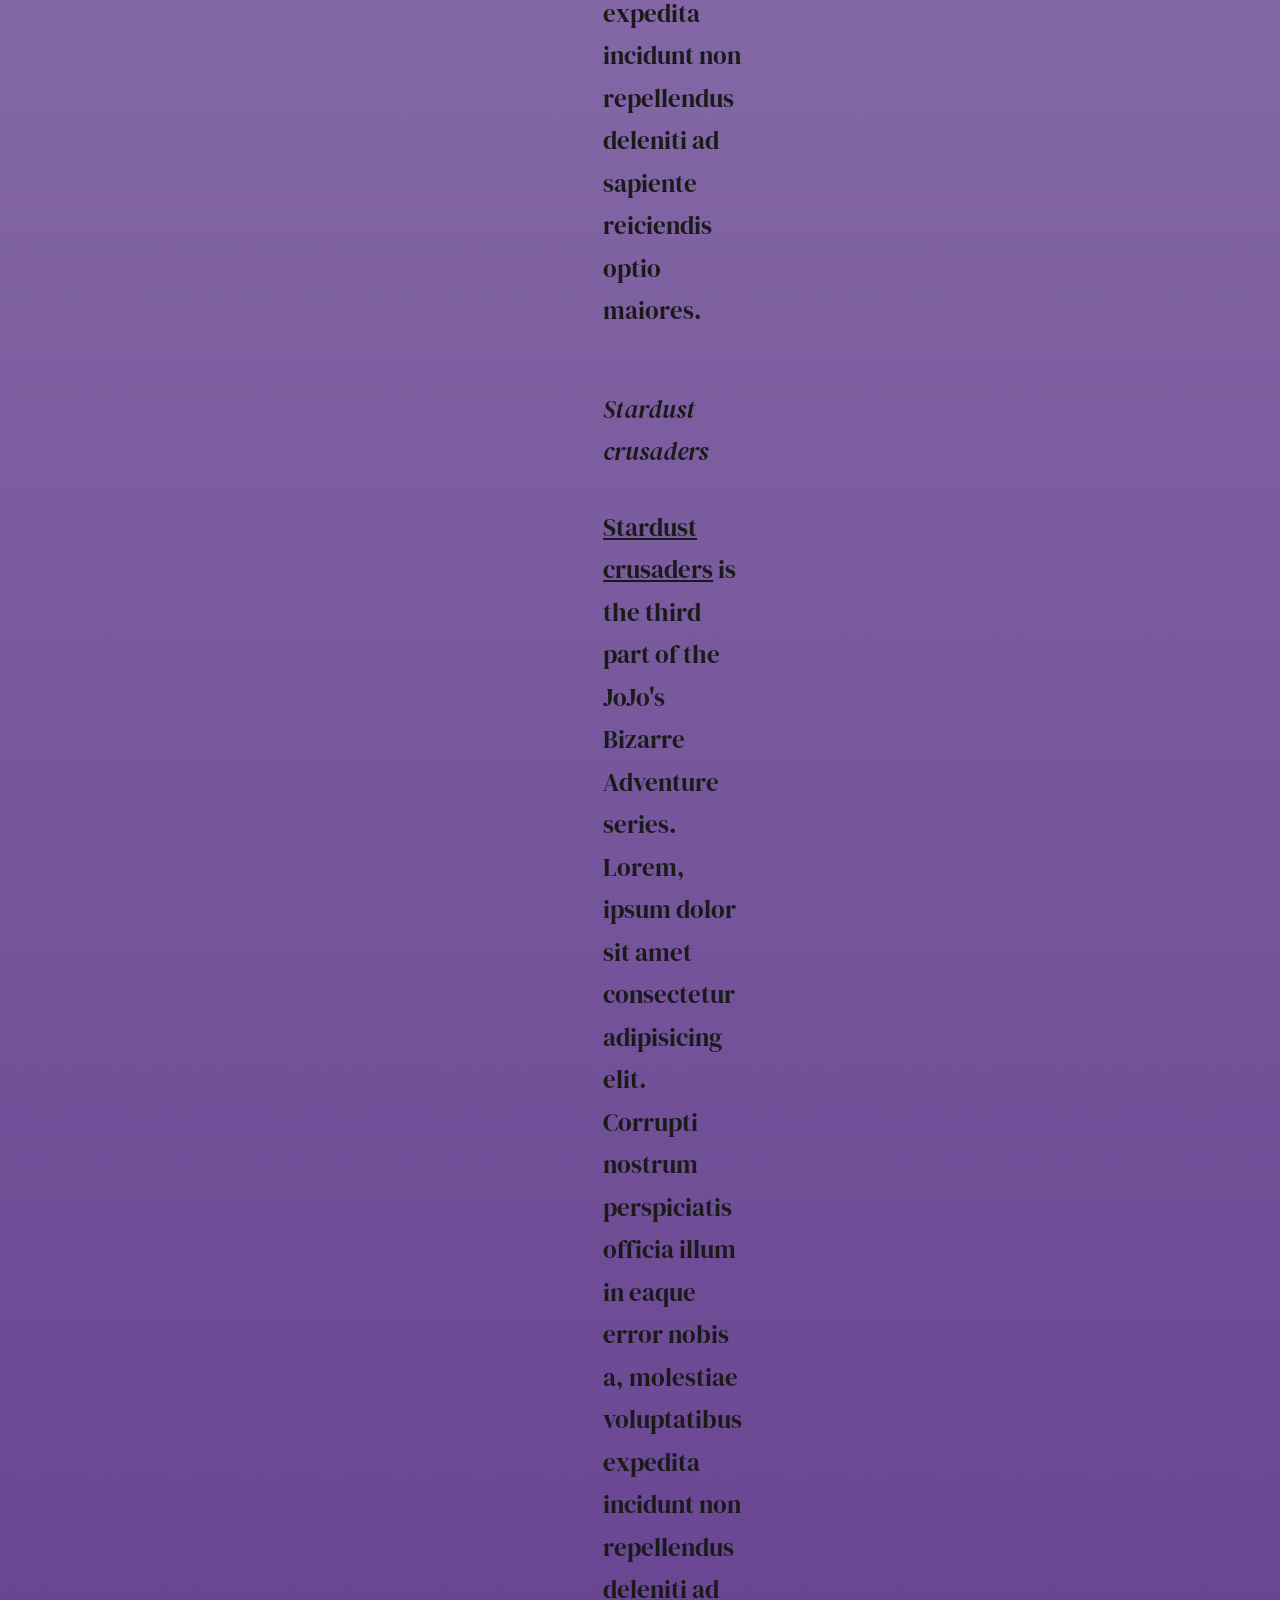
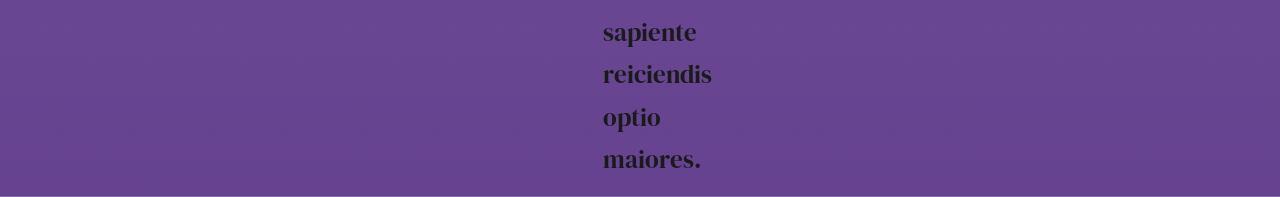
==== commit cc427781: "Major changzes in both files" ====
--- a/index.html
+++ b/index.html
@@ -15,13 +15,21 @@
 
 <body>
     <header>
-        <img src="menu_icon.png" alt="A menu icon" class="menu-icon">
+        <nav class="navbar">
+            <a href="#" class="navbar__logo">JJBA</a>
+            <ul class="navbar__links">
+                <li><a href="#">Parts</a></li>
+                <li><a href="#">Characters</a></li>
+                <li><a href="#">Stand</a></li>
+                <li><a href="#">About</a></li>
+            </ul>
+            <img src="menu_icon.png" alt="A menu icon" class="menu-icon">
 
-        <h1>Bryan's first real page </h1>
-        <h2>Something about Bryan</h2>
-        <p>He is currently learning HTML and CSS. He is also learning JavaScript and Python. He is interested in web
-            development and data science. He is also interested in machine learning and artificial intelligence.
-        </p>
+            <h1>Bryan's first real page </h1>
+            <h2>Something about Bryan</h2>
+            <p>He is currently learning HTML and CSS. He is also learning JavaScript and Python. He is interested in web
+                development and data science. He is also interested in machine learning and AI.
+            </p>
     </header>
     <main>
         <p>Bryan's favourite games are :
@@ -101,6 +109,43 @@
             </p>
         </section>
     </div>
+    <div class="card-grid">
+        <div class="card">
+            <img class="card__image"
+                src="[data-uri]"
+                alt="Jotaro Kujo" />
+            <div class="card__body">
+                <h2 class="card__title">Jotaro Kujo</h2>
+                <p class="card__text">
+                    A delinquent with a heart of gold and the most powerful stand in part.3. Ora ora ora!
+                </p>
+                <a href="#" class="card__btn">Read more</a>
+            </div>
+        </div>
+        <div class="card">
+            <img class="card__image" src="https://i.pinimg.com/1200x/27/84/1d/27841d6a31c1bc3310e0f49b95c323a0.jpg"
+                alt="Kars" />
+            <div class="card__body">
+                <h2 class="card__title">Kars</h2>
+                <p class="card__text">
+                    He became the ultimate life form in part.2.
+                </p>
+                <a href="#" class="card__btn">Read more</a>
+            </div>
+        </div>
+        <div class="card">
+            <img class="card__image"
+                src="[data-uri]"
+                alt="Rohan Kishibe" />
+            <div class="card__body">
+                <h2 class="card__title">Rohan Kishibe</h2>
+                <p class="card__text">
+                    A famous mangaka from Morioh in part.4. His stand is Heaven's door.
+                </p>
+                <a href="#" class="card__btn">Read more</a>
+            </div>
+        </div>
+    </div>
     <footer>
         <h5>More about me</h5>
         <address href="mailto:bryandanho@example.com">
@@ -109,6 +154,6 @@
         <address href="tel:+33123456789">
             <p>+33 1 23 45 67 89</p>
         </address>
-        <p>© 2025 Bryan Danho. All rights reserved.</p>
+        <p>© 2026 Bryan Danho. All rights reserved.</p>
     </footer>
 </body>
--- a/style.css
+++ b/style.css
@@ -28,6 +28,7 @@
 h1 {
   color: var(--accent);
   font-size: 42px;
+  text-align: center;
 }
 
 h2,
@@ -97,7 +98,106 @@
 .menu-icon {
   width: 50px;
   height: 50px;
-  color: #ffffff00;
-  background-color: #ffffff54;
-  padding-left: 30px;
+  color: #ffffff2d;
+  left: 15px;
+  top: 15px;
+  position: fixed;
+  z-index: 1000;
+}
+
+.navbar {
+  display: flex;
+  justify-content: space-between;
+  align-items: center;
+  padding: 0 32px;
+  height: 64px;
+  background-color: #1a1a2e;
+}
+
+.navbar__logo {
+  color: #6c63ff;
+  font-size: 1.5rem;
+  font-weight: bold;
+  text-decoration: none;
+  letter-spacing: 2px;
+}
+
+.navbar__links {
+  display: flex;
+  gap: 32px;
+  list-style: none;
+}
+
+.navbar__links a {
+  color: rgb(255, 255, 255);
+  text-decoration: none;
+  font-size: 0.95rem;
+  font-weight: 500;
+  transition: color 0.3s ease;
+}
+
+.navbar__links a:hover {
+  color: #6c63ff;
+}
+
+body {
+  min-height: 100vh;
+  display: flex;
+  justify-content: center;
+  align-items: center;
+  background-color: #bec0c2;
+  font-family: sans-serif;
+}
+
+.card {
+  width: 320px;
+  background-color: #ffffff;
+  border-radius: 12px;
+  overflow: hidden;
+  box-shadow: 0 4px 16px rgba(0, 0, 0, 0.1);
+  display: flex;
+  flex-direction: column;
+}
+
+.card__image {
+  width: 100%;
+  height: 200px;
+  object-fit: cover;
+}
+
+.card__title {
+  font-size: 1.25rem;
+  margin-bottom: 12px;
+  color: #1a1a2e;
+}
+
+.card__body {
+  padding: 24px;
+  flex: 1;
+}
+
+.card__text {
+  font-size: 0.95rem;
+  line-height: 1.6;
+  color: #555;
+  margin-bottom: 20px;
+}
+
+.card__btn {
+  display: inline-block;
+  padding: 10px 20px;
+  background-color: #6c63ff;
+  color: #ffffff;
+  text-decoration: none;
+  border-radius: 6px;
+  font-size: 0.9rem;
+}
+
+.card__btn:hover {
+  background-color: #574fd6;
+}
+
+.card-grid {
+  display: flex;
+  gap: 24px;
 }
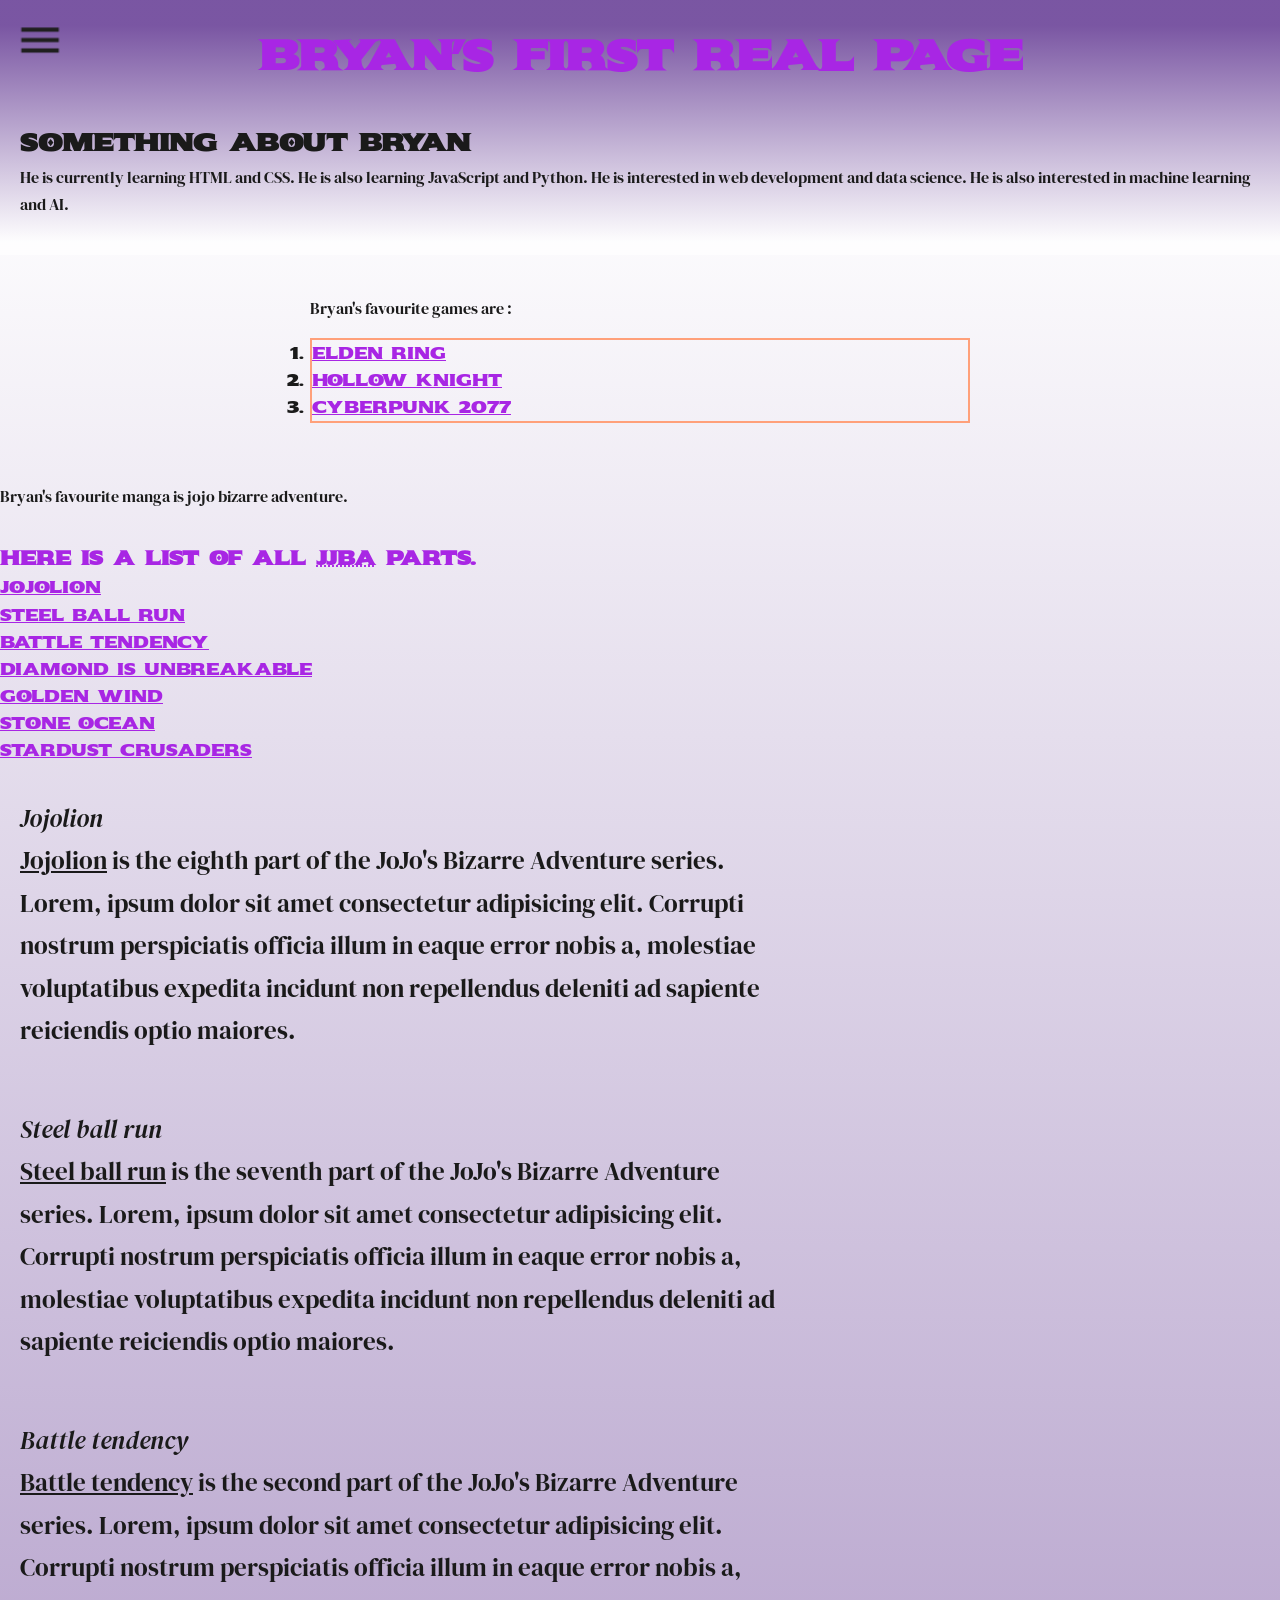
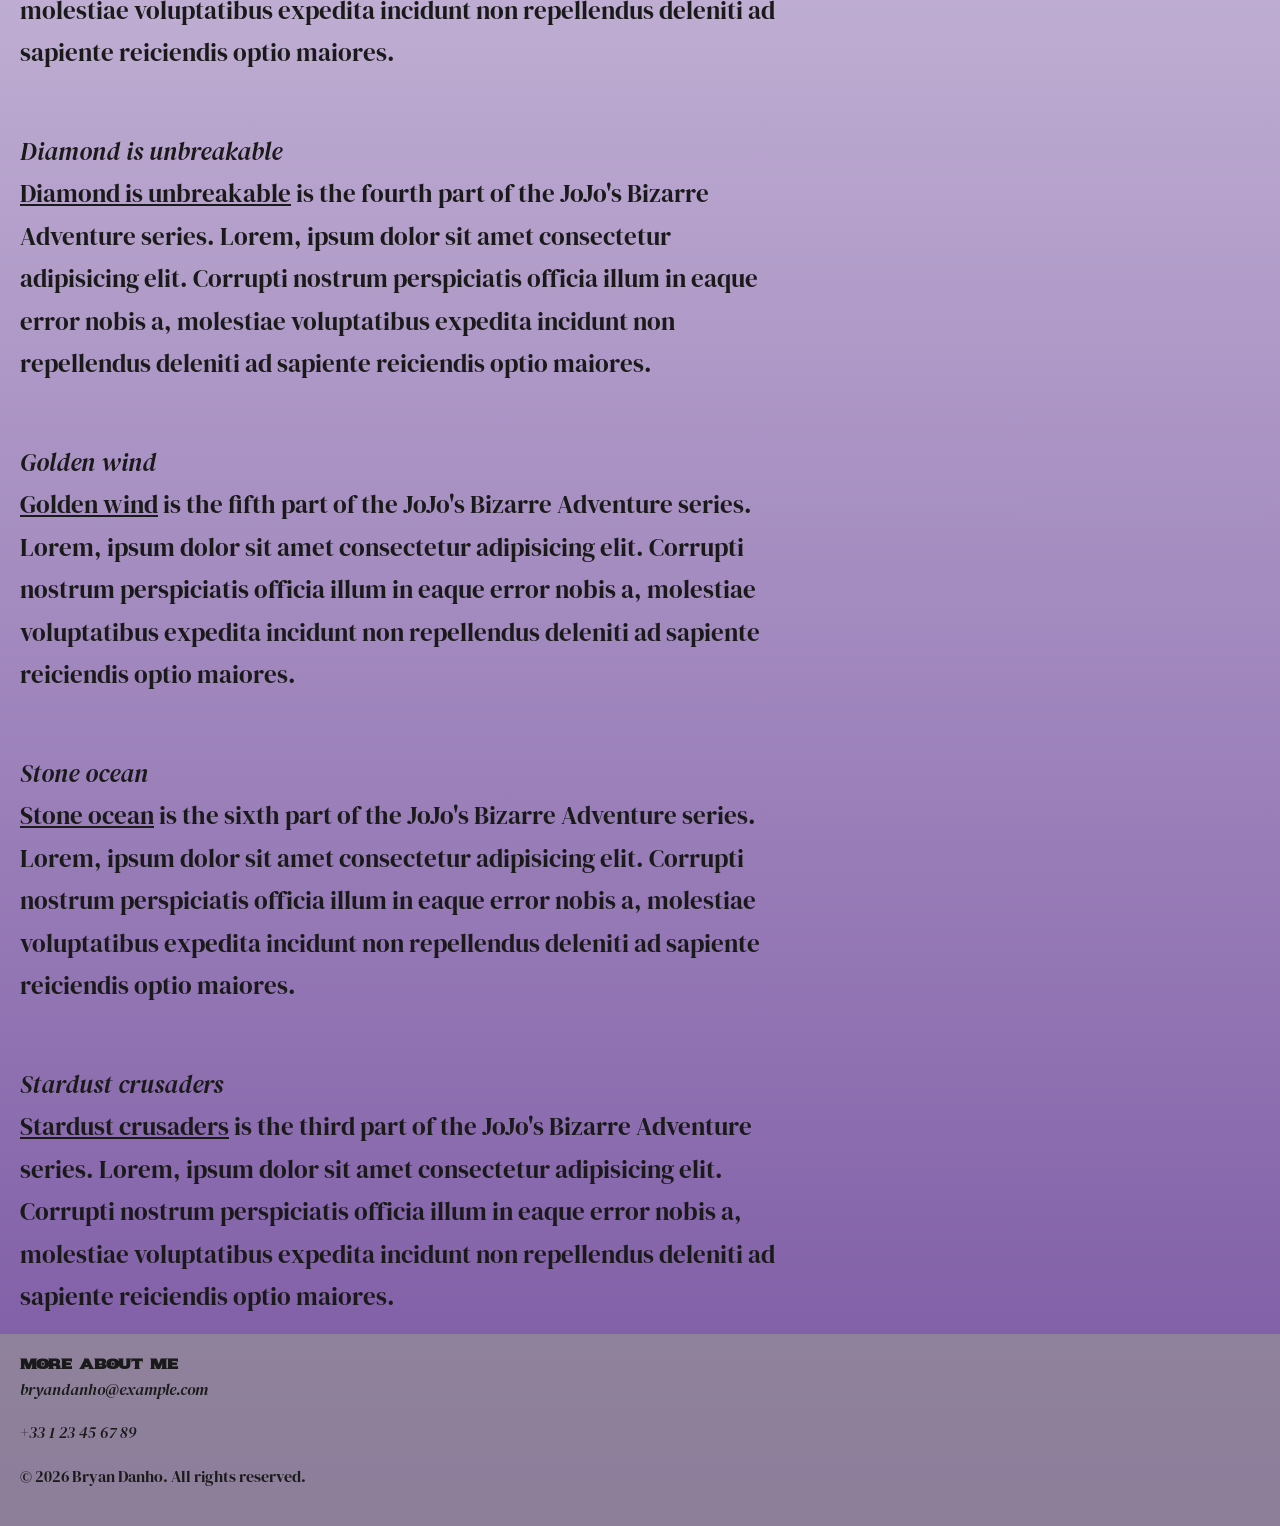
==== commit 84f25e48: "Back" ====
--- a/index.html
+++ b/index.html
@@ -15,21 +15,12 @@
 
 <body>
     <header>
-        <nav class="navbar">
-            <a href="#" class="navbar__logo">JJBA</a>
-            <ul class="navbar__links">
-                <li><a href="#">Parts</a></li>
-                <li><a href="#">Characters</a></li>
-                <li><a href="#">Stand</a></li>
-                <li><a href="#">About</a></li>
-            </ul>
-            <img src="menu_icon.png" alt="A menu icon" class="menu-icon">
-
-            <h1>Bryan's first real page </h1>
-            <h2>Something about Bryan</h2>
-            <p>He is currently learning HTML and CSS. He is also learning JavaScript and Python. He is interested in web
-                development and data science. He is also interested in machine learning and AI.
-            </p>
+        <img src="menu_icon.png" alt="A menu icon" class="menu-icon">
+        <h1>Bryan's first real page </h1>
+        <h2>Something about Bryan</h2>
+        <p>He is currently learning HTML and CSS. He is also learning JavaScript and Python. He is interested in web
+            development and data science. He is also interested in machine learning and AI.
+        </p>
     </header>
     <main>
         <p>Bryan's favourite games are :
@@ -109,42 +100,6 @@
             </p>
         </section>
     </div>
-    <div class="card-grid">
-        <div class="card">
-            <img class="card__image"
-                src="[data-uri]"
-                alt="Jotaro Kujo" />
-            <div class="card__body">
-                <h2 class="card__title">Jotaro Kujo</h2>
-                <p class="card__text">
-                    A delinquent with a heart of gold and the most powerful stand in part.3. Ora ora ora!
-                </p>
-                <a href="#" class="card__btn">Read more</a>
-            </div>
-        </div>
-        <div class="card">
-            <img class="card__image" src="https://i.pinimg.com/1200x/27/84/1d/27841d6a31c1bc3310e0f49b95c323a0.jpg"
-                alt="Kars" />
-            <div class="card__body">
-                <h2 class="card__title">Kars</h2>
-                <p class="card__text">
-                    He became the ultimate life form in part.2.
-                </p>
-                <a href="#" class="card__btn">Read more</a>
-            </div>
-        </div>
-        <div class="card">
-            <img class="card__image"
-                src="[data-uri]"
-                alt="Rohan Kishibe" />
-            <div class="card__body">
-                <h2 class="card__title">Rohan Kishibe</h2>
-                <p class="card__text">
-                    A famous mangaka from Morioh in part.4. His stand is Heaven's door.
-                </p>
-                <a href="#" class="card__btn">Read more</a>
-            </div>
-        </div>
     </div>
     <footer>
         <h5>More about me</h5>
--- a/style.css
+++ b/style.css
@@ -3,6 +3,13 @@
   --text: #1a1a1a;
   --accent: #a826e4;
 }
+
+* {
+  box-sizing: border-box;
+  margin: 0;
+  padding: 0;
+}
+
 
 body {
   background: linear-gradient(180deg, #ffffff 5%, #3e0a79b0 100%);
@@ -103,101 +110,4 @@
   top: 15px;
   position: fixed;
   z-index: 1000;
-}
-
-.navbar {
-  display: flex;
-  justify-content: space-between;
-  align-items: center;
-  padding: 0 32px;
-  height: 64px;
-  background-color: #1a1a2e;
-}
-
-.navbar__logo {
-  color: #6c63ff;
-  font-size: 1.5rem;
-  font-weight: bold;
-  text-decoration: none;
-  letter-spacing: 2px;
-}
-
-.navbar__links {
-  display: flex;
-  gap: 32px;
-  list-style: none;
-}
-
-.navbar__links a {
-  color: rgb(255, 255, 255);
-  text-decoration: none;
-  font-size: 0.95rem;
-  font-weight: 500;
-  transition: color 0.3s ease;
-}
-
-.navbar__links a:hover {
-  color: #6c63ff;
-}
-
-body {
-  min-height: 100vh;
-  display: flex;
-  justify-content: center;
-  align-items: center;
-  background-color: #bec0c2;
-  font-family: sans-serif;
-}
-
-.card {
-  width: 320px;
-  background-color: #ffffff;
-  border-radius: 12px;
-  overflow: hidden;
-  box-shadow: 0 4px 16px rgba(0, 0, 0, 0.1);
-  display: flex;
-  flex-direction: column;
-}
-
-.card__image {
-  width: 100%;
-  height: 200px;
-  object-fit: cover;
-}
-
-.card__title {
-  font-size: 1.25rem;
-  margin-bottom: 12px;
-  color: #1a1a2e;
-}
-
-.card__body {
-  padding: 24px;
-  flex: 1;
-}
-
-.card__text {
-  font-size: 0.95rem;
-  line-height: 1.6;
-  color: #555;
-  margin-bottom: 20px;
-}
-
-.card__btn {
-  display: inline-block;
-  padding: 10px 20px;
-  background-color: #6c63ff;
-  color: #ffffff;
-  text-decoration: none;
-  border-radius: 6px;
-  font-size: 0.9rem;
-}
-
-.card__btn:hover {
-  background-color: #574fd6;
-}
-
-.card-grid {
-  display: flex;
-  gap: 24px;
 }
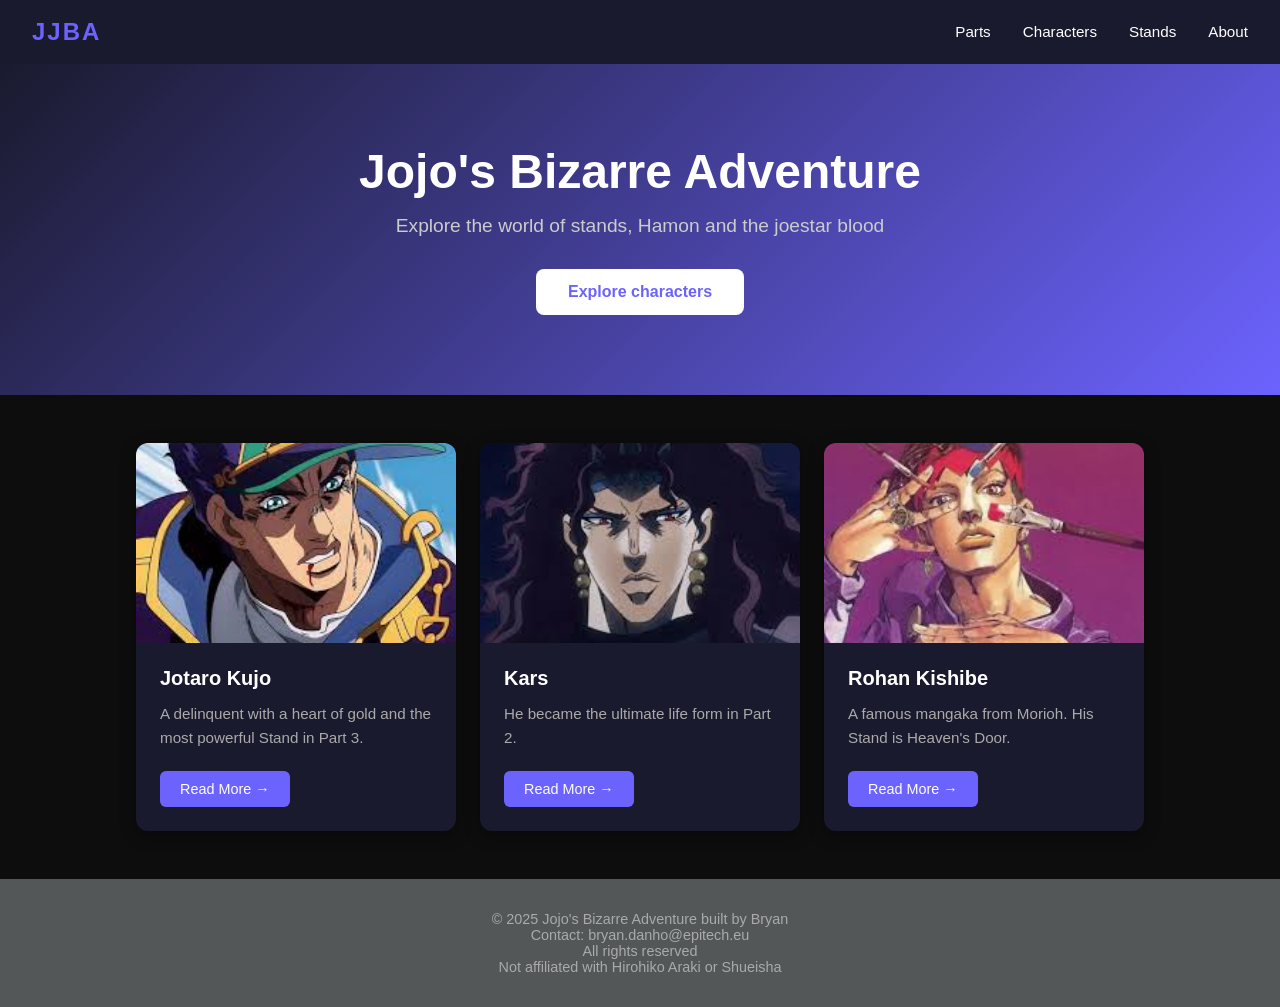
==== commit a7912959: "Rename jjba.html to index.html" ====
--- a/index.html
+++ b/index.html
@@ -1,114 +1,65 @@
 <!DOCTYPE html>
-<html lang="eng">
+<html lang="en">
 
 <head>
     <meta charset="UTF-8">
-    <title>Bryan's first real page</title>
-    <link rel="preconnect" href="https://fonts.googleapis.com">
-    <link rel="preconnect" href="https://fonts.gstatic.com" crossorigin>
-    <link href="https://fonts.googleapis.com/css2?family=Sekuya&display=swap" rel="stylesheet">
-    <link rel="preconnect" href="https://fonts.googleapis.com">
-    <link rel="preconnect" href="https://fonts.gstatic.com" crossorigin>
-    <link href="https://fonts.googleapis.com/css2?family=DM+Serif+Display:ital@0;1&display=swap" rel="stylesheet">
-    <link rel="stylesheet" href="style.css">
+    <meta name="viewport" content="width=device-width, initial-scale=1.0">
+    <title>Jojo's Bizarre Adventure</title>
+    <link rel="stylesheet" href="jjba.css">
 </head>
 
 <body>
-    <header>
-        <img src="menu_icon.png" alt="A menu icon" class="menu-icon">
-        <h1>Bryan's first real page </h1>
-        <h2>Something about Bryan</h2>
-        <p>He is currently learning HTML and CSS. He is also learning JavaScript and Python. He is interested in web
-            development and data science. He is also interested in machine learning and AI.
-        </p>
-    </header>
-    <main>
-        <p>Bryan's favourite games are :
-        <div class="games">
-            <ol>
-                <li><a href="https://fr.wikipedia.org/wiki/Elden_Ring" target="_blank">Elden Ring</a>
-                </li>
-                <li><a href="https://fr.wikipedia.org/wiki/Hollow_Knight" target="_blank">Hollow Knight</a></li>
-                <li><a href="https://fr.wikipedia.org/wiki/Cyberpunk_2077" target="_self">Cyberpunk 2077</a></li>
-            </ol>
+    <nav class="navbar">
+        <a href="#" class="navbar__logo">JJBA</a>
+        <ul class="navbar__links">
+            <li><a href="index.html">Parts</a></li>
+            <li><a href="#">Characters</a></li>
+            <li><a href="#">Stands</a></li>
+            <li><a href="#">About</a></li>
+        </ul>
+    </nav>
+    <main class="main">
+        <section class="hero">
+            <h1 class="hero__title">Jojo's Bizarre Adventure</h1>
+            <p class="hero__subtitle">Explore the world of stands, Hamon and the joestar blood</p>
+            <a href="#" class="hero__btn">Explore characters</a>
+        </section>
+        <div class="card-grid">
+            <div class="card">
+                <img class="card__image" src="jotaro.png" alt="Jotaro Kujo" />
+                <div class="card__body">
+                    <h2 class="card__title">Jotaro Kujo</h2>
+                    <p class="card__text">A delinquent with a heart of gold and the most powerful Stand in Part 3.</p>
+                    <a href="#" class="card__btn">Read More →</a>
+                </div>
+            </div>
+
+            <div class="card">
+                <img class="card__image" src="kars.png" alt="Kars" />
+                <div class="card__body">
+                    <h2 class="card__title">Kars</h2>
+                    <p class="card__text">He became the ultimate life form in Part 2.</p>
+                    <a href="#" class="card__btn">Read More →</a>
+                </div>
+            </div>
+
+            <div class="card">
+                <img class="card__image" src="rohan.png" alt="Rohan Kishibe" />
+                <div class="card__body">
+                    <h2 class="card__title">Rohan Kishibe</h2>
+                    <p class="card__text">A famous mangaka from Morioh. His Stand is Heaven's Door.</p>
+                    <a href="#" class="card__btn">Read More →</a>
+                </div>
+            </div>
         </div>
-        </p>
     </main>
-    <p>Bryan's favourite manga is jojo bizarre adventure. </p>
-    <h3>Here is a list of all <abbr title="JoJo's Bizarre Adventure">JJBA</abbr> parts.</h3>
-    <div class="parts list">
-        <ul>
-            <li><a href="#prt.8">Jojolion</a></li>
-            <li><a href="#prt.7">Steel ball run</a></li>
-            <li><a href="#prt.2">Battle tendency</a></li>
-            <li><a href="#prt.4">Diamond is unbreakable</a></li>
-            <li><a href="#prt.5">Golden wind</a></li>
-            <li><a href="#prt.6">Stone ocean</a></li>
-            <li><a href="#prt.3">Stardust crusaders</a></li>
-        </ul>
-    </div>
-    <div class="parts-container">
-        <section id="prt.8">
-            <h4 class="dm-serif-display-regular-italic">Jojolion</h4>
-            <p><u>Jojolion</u> is the eighth part of the JoJo's Bizarre Adventure series. Lorem, ipsum dolor sit amet
-                consectetur adipisicing elit. Corrupti nostrum perspiciatis officia illum in eaque error nobis a,
-                molestiae voluptatibus expedita incidunt non repellendus deleniti ad sapiente reiciendis optio maiores.
-            </p>
-        </section>
-        <section id="prt.7">
-            <h4 class="dm-serif-display-regular-italic">Steel ball run</h4>
-            <p><u>Steel ball run</u> is the seventh part of the JoJo's Bizarre Adventure series. Lorem, ipsum dolor sit
-                amet consectetur adipisicing elit. Corrupti nostrum perspiciatis officia illum in eaque error nobis a,
-                molestiae voluptatibus expedita incidunt non repellendus deleniti ad sapiente reiciendis optio maiores.
-            </p>
-        </section>
-        <section id="prt.2">
-            <h4 class="dm-serif-display-regular-italic">Battle tendency</h4>
-            <p><u>Battle tendency</u> is the second part of the JoJo's Bizarre Adventure series. Lorem, ipsum dolor sit
-                amet consectetur adipisicing elit. Corrupti nostrum perspiciatis officia illum in eaque error nobis a,
-                molestiae voluptatibus expedita incidunt non repellendus deleniti ad sapiente reiciendis optio maiores.
-            </p>
-        </section>
-        <section id="prt.4">
-            <h4 class="dm-serif-display-regular-italic">Diamond is unbreakable</h4>
-            <p><u>Diamond is unbreakable</u> is the fourth part of the JoJo's Bizarre Adventure series. Lorem, ipsum
-                dolor sit
-                amet consectetur adipisicing elit. Corrupti nostrum perspiciatis officia illum in eaque error nobis a,
-                molestiae voluptatibus expedita incidunt non repellendus deleniti ad sapiente reiciendis optio maiores.
-            </p>
-        </section>
-        <section id="prt.5">
-            <h4 class="dm-serif-display-regular-italic">Golden wind</h4>
-            <p><u>Golden wind</u> is the fifth part of the JoJo's Bizarre Adventure series. Lorem, ipsum dolor sit
-                amet consectetur adipisicing elit. Corrupti nostrum perspiciatis officia illum in eaque error nobis a,
-                molestiae voluptatibus expedita incidunt non repellendus deleniti ad sapiente reiciendis optio maiores.
-            </p>
-        </section>
-        <section id="prt.6">
-            <h4 class="dm-serif-display-regular-italic">Stone ocean</h4>
-            <p><u>Stone ocean</u> is the sixth part of the JoJo's Bizarre Adventure series. Lorem, ipsum dolor sit
-                amet consectetur adipisicing elit. Corrupti nostrum perspiciatis officia illum in eaque error nobis a,
-                molestiae voluptatibus expedita incidunt non repellendus deleniti ad sapiente reiciendis optio maiores.
-            </p>
-        </section>
-        <section id="prt.3">
-            <h4 class="dm-serif-display-regular-italic">Stardust crusaders</h4>
-            <p><u>Stardust crusaders</u> is the third part of the JoJo's Bizarre Adventure series. Lorem, ipsum dolor
-                sit
-                amet consectetur adipisicing elit. Corrupti nostrum perspiciatis officia illum in eaque error nobis a,
-                molestiae voluptatibus expedita incidunt non repellendus deleniti ad sapiente reiciendis optio maiores.
-            </p>
-        </section>
-    </div>
-    </div>
     <footer>
-        <h5>More about me</h5>
-        <address href="mailto:bryandanho@example.com">
-            <p>bryandanho@example.com</p>
-        </address>
-        <address href="tel:+33123456789">
-            <p>+33 1 23 45 67 89</p>
-        </address>
-        <p>© 2026 Bryan Danho. All rights reserved.</p>
+        <p>&copy; 2025 Jojo's Bizarre Adventure built by Bryan</p>
+        <p>Contact: bryan.danho@epitech.eu</p>
+        <p>All rights reserved</p>
+        <p>Not affiliated with Hirohiko Araki or Shueisha</p>
     </footer>
-</body>+
+</body>
+
+</html>
--- a/jjba.css
+++ b/jjba.css
@@ -0,0 +1,159 @@
+* {
+    box-sizing: border-box;
+    margin: 0;
+    padding: 0;
+}
+
+body {
+    font-family: sans-serif;
+    background-color: #0d0d0d;
+    color: #ffffff;
+}
+
+/* NAVBAR */
+.navbar {
+    display: flex;
+    justify-content: space-between;
+    align-items: center;
+    padding: 0 32px;
+    height: 64px;
+    background-color: #1a1a2e;
+}
+
+.navbar__logo {
+    color: #6c63ff;
+    font-size: 1.5rem;
+    font-weight: bold;
+    text-decoration: none;
+    letter-spacing: 2px;
+}
+
+.navbar__links {
+    display: flex;
+    gap: 32px;
+    list-style: none;
+}
+
+.navbar__links a {
+    color: #ffffff;
+    text-decoration: none;
+    font-size: 0.95rem;
+}
+
+.navbar__links a:hover {
+    color: #6c63ff;
+}
+
+
+.card-grid {
+    display: flex;
+    flex-wrap: wrap;
+    gap: 24px;
+    padding: 48px 32px;
+    justify-content: center;
+}
+
+.card {
+    width: 320px;
+    background-color: #1a1a2e;
+    border-radius: 12px;
+    overflow: hidden;
+    box-shadow: 0 4px 16px rgba(0, 0, 0, 0.4);
+    display: flex;
+    flex-direction: column;
+}
+
+.card__image {
+    width: 100%;
+    height: 200px;
+    object-fit: cover;
+}
+
+.card__body {
+    padding: 24px;
+    flex: 1;
+}
+
+.card__title {
+    font-size: 1.25rem;
+    margin-bottom: 12px;
+    color: #ffffff;
+}
+
+.card__text {
+    font-size: 0.95rem;
+    color: #aaa;
+    line-height: 1.6;
+    margin-bottom: 20px;
+}
+
+.card__btn {
+    display: inline-block;
+    padding: 10px 20px;
+    background-color: #6c63ff;
+    color: #fff;
+    text-decoration: none;
+    border-radius: 6px;
+    font-size: 0.9rem;
+}
+
+.card__btn:hover {
+    background-color: #574fd6;
+}
+
+@media (max-width: 768px) {
+    .card {
+        width: 100%;
+    }
+
+    .card-grid {
+        padding: 24px 16px;
+    }
+}
+
+.hero {
+    display: flex;
+    flex-direction: column;
+    align-items: center;
+    justify-content: center;
+    text-align: center;
+    padding: 80px 32px;
+    background: linear-gradient(135deg, #1a1a2e, #6c63ff);
+}
+
+.hero__title {
+    font-size: 3rem;
+    margin-bottom: 16px;
+    font-weight: bold;
+}
+
+.hero__subtitle {
+    font-size: 1.2rem;
+    color: #ccc;
+    margin-bottom: 32px;
+    max-width: 500px;
+}
+
+.hero__btn {
+    padding: 14px 32px;
+    background-color: #ffffff;
+    color: #6c63ff;
+    text-decoration: none;
+    border-radius: 8px;
+    font-size: 1rem;
+    font-weight: bold;
+
+}
+
+.hero__btn:hover {
+    background-color: #6c63ff;
+    color: #ffffff;
+}
+
+footer {
+    text-align: center;
+    padding: 32px;
+    background-color: #9ca3a27e;
+    color: #aaa;
+    font-size: 0.9rem;
+}
